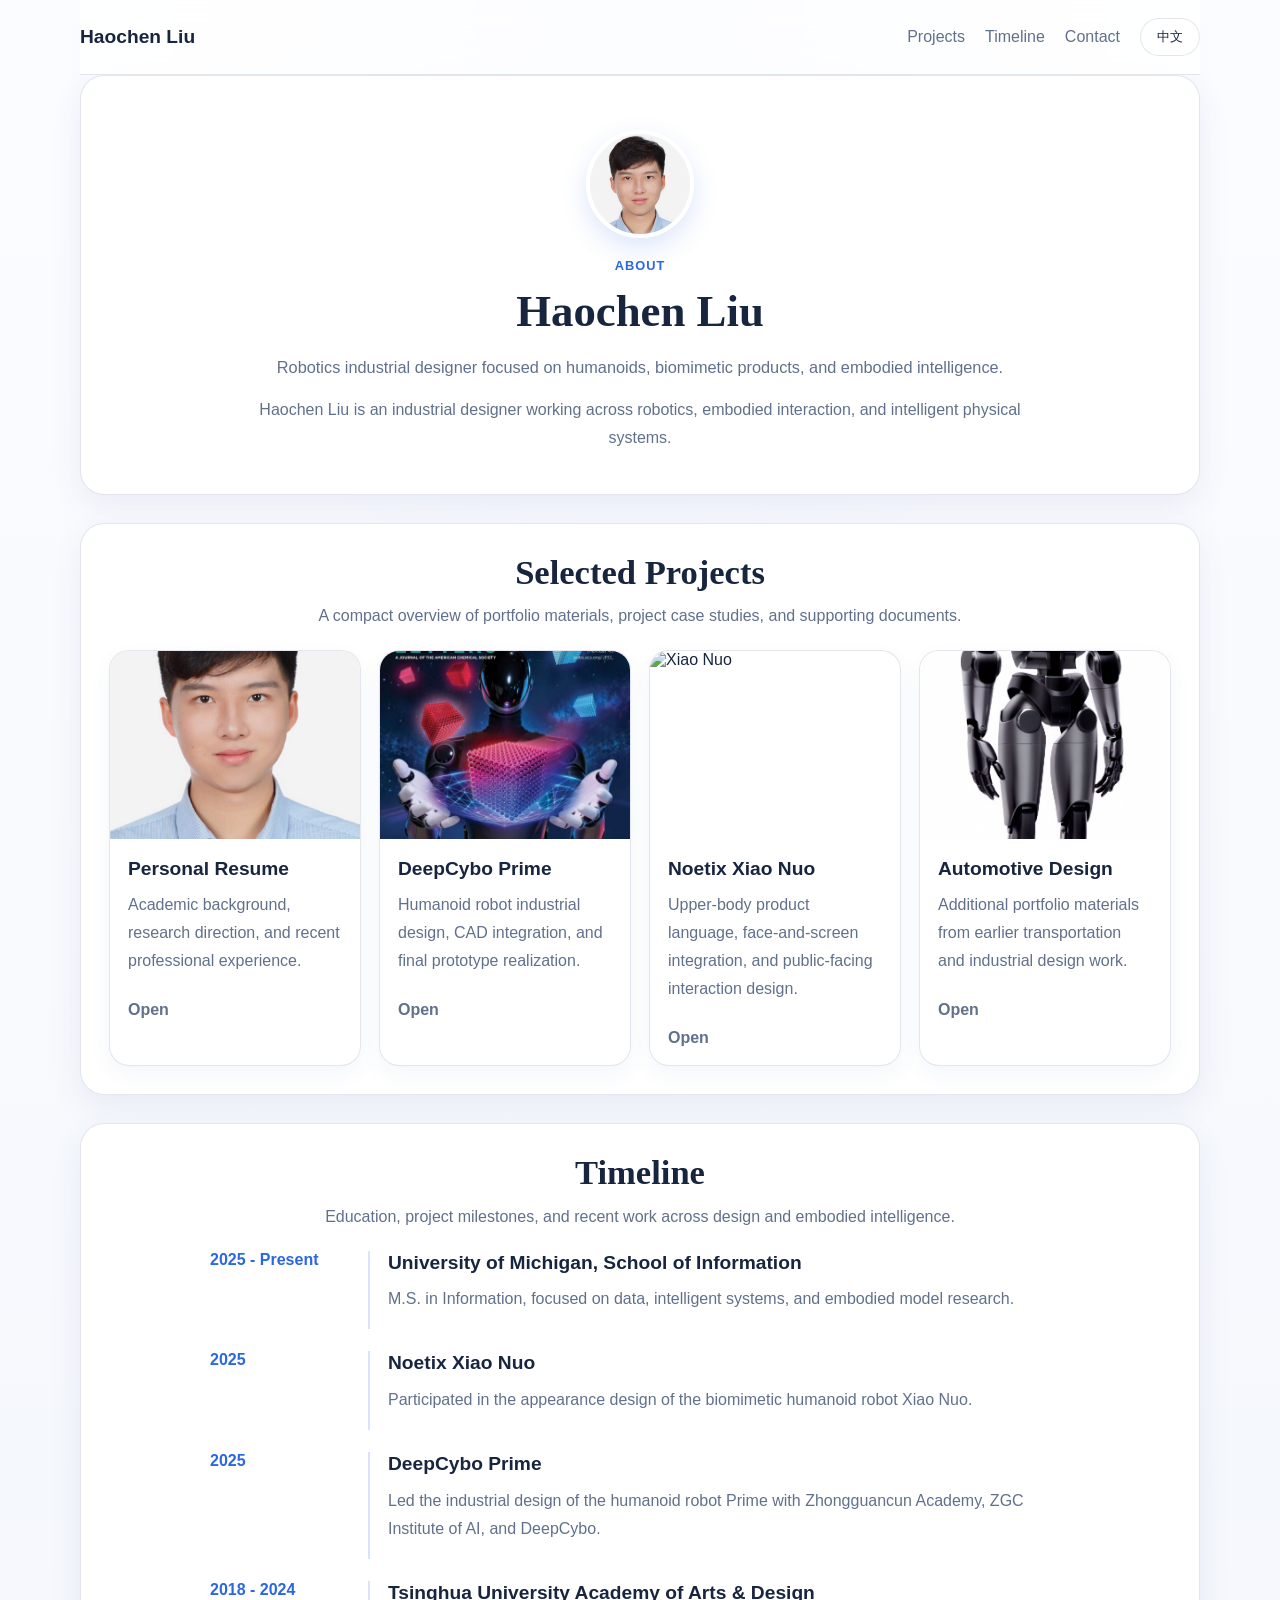
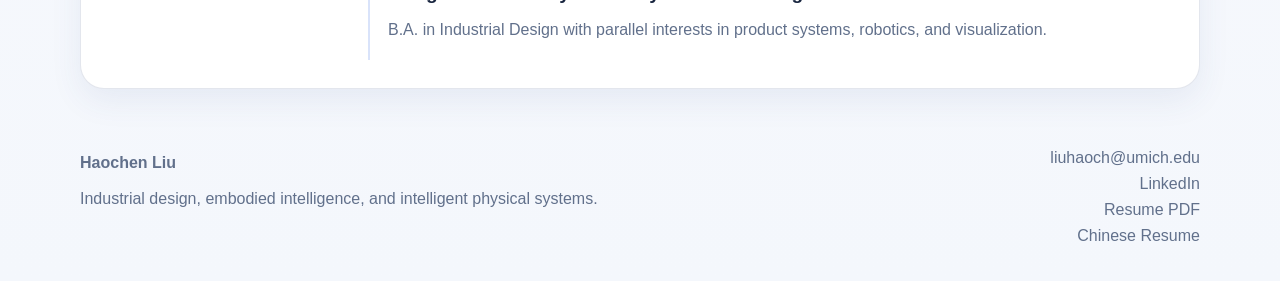
==== index.html @ 2fb6ab5e "Rebuild site as academic homepage" ====
<!doctype html>
<html lang="en">
  <head>
    <meta charset="UTF-8" />
    <meta name="viewport" content="width=device-width, initial-scale=1.0" />
    <title>Haochen Liu | Personal Website</title>
    <link rel="stylesheet" href="./styles.css" />
  </head>
  <body>
    <header class="site-shell topbar">
      <a class="brand" href="#top" data-i18n="brand_name">Haochen Liu</a>
      <nav class="nav-links">
        <a href="#projects" data-i18n="nav_projects">Projects</a>
        <a href="#timeline" data-i18n="nav_timeline">Timeline</a>
        <a href="#contact" data-i18n="nav_contact">Contact</a>
        <button type="button" id="lang-toggle" class="lang-toggle">中文</button>
      </nav>
    </header>

    <main class="site-shell page-stack">
      <section id="top" class="hero-panel">
        <figure class="hero-avatar">
          <img src="./assets/photo.JPG" alt="Portrait of Haochen Liu" />
        </figure>
        <p class="eyebrow" data-i18n="hero_eyebrow">About</p>
        <h1 data-i18n="hero_title">Haochen Liu</h1>
        <p class="hero-subtitle" data-i18n="hero_subtitle">
          Robotics industrial designer focused on humanoids, biomimetic products, and embodied intelligence.
        </p>
        <p class="hero-lede" data-i18n="hero_lede">
          Haochen Liu is an industrial designer working across robotics, embodied interaction, and intelligent physical systems.
        </p>
      </section>

      <section id="projects" class="content-section">
        <div class="section-header">
          <h2 data-i18n="projects_title">Selected Projects</h2>
          <p data-i18n="projects_body">
            A compact overview of portfolio materials, project case studies, and supporting documents.
          </p>
        </div>
        <div class="project-card-grid">
          <article class="project-card">
            <img src="./assets/photo.JPG" alt="Portrait thumbnail" />
            <div class="project-card-body">
              <h3 data-i18n="card_resume_title">Personal Resume</h3>
              <p data-i18n="card_resume_body">
                Academic background, research direction, and recent professional experience.
              </p>
              <a id="resume-link" class="card-link" href="./assets/resume_haochen_liu.pdf" data-i18n="card_link_label">Open</a>
            </div>
          </article>
          <article class="project-card">
            <img src="./assets/deepcybo-live/JPCL.jpg" alt="DeepCybo Prime" />
            <div class="project-card-body">
              <h3 data-i18n="card_deepcybo_title">DeepCybo Prime</h3>
              <p data-i18n="card_deepcybo_body">
                Humanoid robot industrial design, CAD integration, and final prototype realization.
              </p>
              <a class="card-link" href="./deepcybo.html" data-i18n="card_link_label">Open</a>
            </div>
          </article>
          <article class="project-card">
            <img src="./assets/noetix/MEITU_20250514_212143991.jpg" alt="Xiao Nuo" />
            <div class="project-card-body">
              <h3 data-i18n="card_noetix_title">Noetix Xiao Nuo</h3>
              <p data-i18n="card_noetix_body">
                Upper-body product language, face-and-screen integration, and public-facing interaction design.
              </p>
              <a class="card-link" href="./noetix.html" data-i18n="card_link_label">Open</a>
            </div>
          </article>
          <article class="project-card">
            <img src="./assets/deepcybo/初期概念设计/IMG_1634.PNG" alt="Automotive design portfolio" />
            <div class="project-card-body">
              <h3 data-i18n="card_auto_title">Automotive Design</h3>
              <p data-i18n="card_auto_body">
                Additional portfolio materials from earlier transportation and industrial design work.
              </p>
              <a class="card-link" href="./assets/portfolio-Haochen%20Liu.pdf" data-i18n="card_link_label">Open</a>
            </div>
          </article>
        </div>
      </section>

      <section id="timeline" class="content-section">
        <div class="section-header">
          <h2 data-i18n="timeline_title">Timeline</h2>
          <p data-i18n="timeline_body">
            Education, project milestones, and recent work across design and embodied intelligence.
          </p>
        </div>
        <div class="timeline-list">
          <article class="timeline-item">
            <div class="timeline-date" data-i18n="timeline_1_date">2025 - Present</div>
            <div class="timeline-content">
              <h3 data-i18n="timeline_1_title">University of Michigan, School of Information</h3>
              <p data-i18n="timeline_1_body">
                M.S. in Information, focused on data, intelligent systems, and embodied model research.
              </p>
            </div>
          </article>
          <article class="timeline-item">
            <div class="timeline-date" data-i18n="timeline_2_date">2025</div>
            <div class="timeline-content">
              <h3 data-i18n="timeline_2_title">Noetix Xiao Nuo</h3>
              <p data-i18n="timeline_2_body">
                Participated in the appearance design of the biomimetic humanoid robot Xiao Nuo.
              </p>
            </div>
          </article>
          <article class="timeline-item">
            <div class="timeline-date" data-i18n="timeline_3_date">2025</div>
            <div class="timeline-content">
              <h3 data-i18n="timeline_3_title">DeepCybo Prime</h3>
              <p data-i18n="timeline_3_body">
                Led the industrial design of the humanoid robot Prime with Zhongguancun Academy, ZGC Institute of AI, and DeepCybo.
              </p>
            </div>
          </article>
          <article class="timeline-item">
            <div class="timeline-date" data-i18n="timeline_4_date">2018 - 2024</div>
            <div class="timeline-content">
              <h3 data-i18n="timeline_4_title">Tsinghua University Academy of Arts & Design</h3>
              <p data-i18n="timeline_4_body">
                B.A. in Industrial Design with parallel interests in product systems, robotics, and visualization.
              </p>
            </div>
          </article>
        </div>
      </section>
    </main>

    <footer id="contact" class="site-shell footer">
      <div>
        <p class="footer-title" data-i18n="footer_title">Haochen Liu</p>
        <p data-i18n="footer_body">Industrial design, embodied intelligence, and intelligent physical systems.</p>
      </div>
      <div class="footer-links">
        <a href="mailto:liuhaoch@umich.edu">liuhaoch@umich.edu</a>
        <a href="https://www.linkedin.com/in/haochen-liu">LinkedIn</a>
        <a href="./assets/resume_haochen_liu.pdf" data-i18n="footer_resume">Resume PDF</a>
        <a href="./resume-cn.html" data-i18n="footer_resume_cn">Chinese Resume</a>
      </div>
    </footer>

    <script>
      let currentLang = "en";

      const translations = {
        en: {
          page_title: "Haochen Liu | Personal Website",
          brand_name: "Haochen Liu",
          nav_projects: "Projects",
          nav_timeline: "Timeline",
          nav_contact: "Contact",
          hero_eyebrow: "About",
          hero_title: "Haochen Liu",
          hero_subtitle: "Robotics industrial designer focused on humanoids, biomimetic products, and embodied intelligence.",
          hero_lede:
            "Haochen Liu is an industrial designer working across robotics, embodied interaction, and intelligent physical systems.",
          projects_title: "Selected Projects",
          projects_body:
            "A compact overview of portfolio materials, project case studies, and supporting documents.",
          card_resume_title: "Personal Resume",
          card_resume_body:
            "Academic background, research direction, and recent professional experience.",
          card_deepcybo_title: "DeepCybo Prime",
          card_deepcybo_body:
            "Humanoid robot industrial design, CAD integration, and final prototype realization.",
          card_noetix_title: "Noetix Xiao Nuo",
          card_noetix_body:
            "Upper-body product language, face-and-screen integration, and public-facing interaction design.",
          card_auto_title: "Automotive Design",
          card_auto_body:
            "Additional portfolio materials from earlier transportation and industrial design work.",
          card_link_label: "Open",
          timeline_title: "Timeline",
          timeline_body:
            "Education, project milestones, and recent work across design and embodied intelligence.",
          timeline_1_date: "2025 - Present",
          timeline_1_title: "University of Michigan, School of Information",
          timeline_1_body:
            "M.S. in Information, focused on data, intelligent systems, and embodied model research.",
          timeline_2_date: "2025",
          timeline_2_title: "Noetix Xiao Nuo",
          timeline_2_body:
            "Participated in the appearance design of the biomimetic humanoid robot Xiao Nuo.",
          timeline_3_date: "2025",
          timeline_3_title: "DeepCybo Prime",
          timeline_3_body:
            "Led the industrial design of the humanoid robot Prime with Zhongguancun Academy, ZGC Institute of AI, and DeepCybo.",
          timeline_4_date: "2018 - 2024",
          timeline_4_title: "Tsinghua University Academy of Arts & Design",
          timeline_4_body:
            "B.A. in Industrial Design with parallel interests in product systems, robotics, and visualization.",
          footer_title: "Haochen Liu",
          footer_body: "Industrial design, embodied intelligence, and intelligent physical systems.",
          footer_resume: "Resume PDF",
          footer_resume_cn: "Chinese Resume"
        },
        zh: {
          page_title: "刘浩辰 | 个人网站",
          brand_name: "刘浩辰",
          nav_projects: "个人项目",
          nav_timeline: "时间线",
          nav_contact: "联系方式",
          hero_eyebrow: "关于我",
          hero_title: "刘浩辰",
          hero_subtitle: "研究领域：汽车设计、人形机器人工业设计、具身智能算法",
          hero_lede:
            "刘浩辰，清华大学美术学院工业设计系 24 级毕业生，现就读于密歇根大学安娜堡分校信息学院。前汽车设计师，曾在 2025 年参与了松延动力仿生人形机器人小诺的外观设计，主导了中关村学院*中关村人工智能研究院、深度机智的人形机器人 Prime 的工业设计，目前专注于具身大模型空间感知能力增强的研究。",
          projects_title: "个人项目",
          projects_body:
            "以卡片形式整理个人简历、项目案例与补充作品集材料。",
          card_resume_title: "个人简历",
          card_resume_body:
            "教育背景、研究方向以及近期的设计与项目经历。",
          card_deepcybo_title: "深度机智 Prime",
          card_deepcybo_body:
            "人形机器人工业设计、CAD 整合与最终原型实现。",
          card_noetix_title: "松延动力小诺",
          card_noetix_body:
            "上半身产品语言、面部与屏幕整合，以及面向公众交互的表达设计。",
          card_auto_title: "汽车设计",
          card_auto_body:
            "更早期的交通工具与工业设计相关作品材料。",
          card_link_label: "查看详情",
          timeline_title: "时间线",
          timeline_body:
            "梳理教育经历、项目节点以及近年的设计与具身智能相关工作。",
          timeline_1_date: "2025 - 至今",
          timeline_1_title: "密歇根大学信息学院",
          timeline_1_body:
            "攻读信息学硕士，关注数据、智能系统与具身模型研究。",
          timeline_2_date: "2025",
          timeline_2_title: "松延动力小诺",
          timeline_2_body:
            "参与仿生人形机器人小诺的外观设计。",
          timeline_3_date: "2025",
          timeline_3_title: "深度机智 Prime",
          timeline_3_body:
            "主导中关村学院、中关村人工智能研究院与深度机智合作项目 Prime 的工业设计。",
          timeline_4_date: "2018 - 2024",
          timeline_4_title: "清华大学美术学院",
          timeline_4_body:
            "工业设计方向学习，持续关注产品系统、机器人与视觉表达。",
          footer_title: "刘浩辰",
          footer_body: "工业设计、具身智能与智能实体系统。",
          footer_resume: "英文简历",
          footer_resume_cn: "中文简历"
        }
      };

      function t(key) {
        return translations[currentLang][key] || translations.en[key] || "";
      }

      function applyTranslations() {
        document.title = t("page_title");
        document.documentElement.lang = currentLang === "zh" ? "zh-CN" : "en";
        document.querySelectorAll("[data-i18n]").forEach((node) => {
          node.textContent = t(node.dataset.i18n);
        });
        document.getElementById("lang-toggle").textContent = currentLang === "en" ? "中文" : "English";
        document.getElementById("resume-link").href =
          currentLang === "zh" ? "./resume-cn.html" : "./assets/resume_haochen_liu.pdf";
      }

      document.getElementById("lang-toggle").addEventListener("click", () => {
        currentLang = currentLang === "en" ? "zh" : "en";
        applyTranslations();
      });

      applyTranslations();
    </script>
  </body>
</html>
---- styles.css ----
:root {
  --bg: #f7f9fd;
  --panel: #ffffff;
  --panel-soft: #f8fbff;
  --line: rgba(31, 55, 110, 0.12);
  --line-strong: rgba(31, 55, 110, 0.2);
  --text: #18253f;
  --muted: #61708b;
  --accent: #2b66e3;
  --shadow: 0 12px 32px rgba(46, 78, 140, 0.08);
}

* {
  box-sizing: border-box;
}

html {
  scroll-behavior: smooth;
}

body {
  margin: 0;
  color: var(--text);
  font-family: "Segoe UI", "Helvetica Neue", Arial, sans-serif;
  background:
    radial-gradient(circle at top, rgba(43, 102, 227, 0.08), transparent 30%),
    linear-gradient(180deg, #fbfcff 0%, #f4f7fc 100%);
}

a {
  color: inherit;
}

img,
video {
  width: 100%;
  display: block;
}

.site-shell {
  width: min(1120px, calc(100% - 40px));
  margin: 0 auto;
}

.page-stack {
  display: grid;
  gap: 28px;
  padding-bottom: 40px;
}

.topbar {
  display: flex;
  justify-content: space-between;
  align-items: center;
  gap: 20px;
  padding: 18px 0;
  border-bottom: 1px solid var(--line);
  background: rgba(255, 255, 255, 0.84);
  backdrop-filter: blur(12px);
}

.brand {
  text-decoration: none;
  font-size: 1.2rem;
  font-weight: 700;
  color: var(--text);
}

.nav-links {
  display: flex;
  flex-wrap: wrap;
  gap: 20px;
  align-items: center;
}

.nav-links a,
.footer-links a,
.card-link {
  text-decoration: none;
  color: var(--muted);
}

.nav-links a:hover,
.footer-links a:hover,
.card-link:hover {
  color: var(--accent);
}

.lang-toggle {
  min-height: 38px;
  padding: 0 16px;
  border: 1px solid var(--line);
  border-radius: 999px;
  background: #fff;
  color: var(--text);
  cursor: pointer;
}

.hero-panel,
.content-section,
.detail-hero {
  background: var(--panel);
  border: 1px solid var(--line);
  border-radius: 24px;
  box-shadow: var(--shadow);
}

.hero-panel {
  display: grid;
  justify-items: center;
  text-align: center;
  gap: 14px;
  padding: 54px 24px 42px;
}

.hero-avatar {
  width: 108px;
  margin: 0 0 6px;
  border-radius: 50%;
  overflow: hidden;
  border: 4px solid #fff;
  box-shadow: 0 10px 26px rgba(43, 102, 227, 0.16);
}

.hero-avatar img {
  aspect-ratio: 1 / 1;
  object-fit: cover;
  object-position: center 18%;
}

.eyebrow {
  margin: 0;
  color: var(--accent);
  font-size: 0.8rem;
  font-weight: 700;
  letter-spacing: 0.08em;
  text-transform: uppercase;
}

h1,
h2,
h3,
p,
figure {
  margin-top: 0;
}

h1 {
  margin-bottom: 4px;
  font-family: "Georgia", "Times New Roman", serif;
  font-size: clamp(2rem, 4vw, 2.8rem);
  line-height: 1.08;
  font-weight: 700;
}

h2 {
  margin-bottom: 10px;
  font-size: clamp(1.8rem, 2.7vw, 2.4rem);
  line-height: 1.16;
  font-family: "Georgia", "Times New Roman", serif;
}

h3 {
  margin-bottom: 10px;
  font-size: 1.2rem;
  line-height: 1.3;
}

.hero-subtitle,
.hero-lede,
.section-header p,
.project-card p,
.timeline-content p,
.footer p,
.company-card p {
  color: var(--muted);
  line-height: 1.75;
}

.hero-subtitle {
  margin: 0;
  max-width: 46rem;
  font-size: 1.02rem;
}

.hero-lede {
  margin: 0;
  max-width: 50rem;
  font-size: 1rem;
}

.content-section,
.detail-hero {
  padding: 28px;
}

.section-header {
  text-align: center;
  margin-bottom: 20px;
}

.project-card-grid {
  display: grid;
  grid-template-columns: repeat(4, minmax(0, 1fr));
  gap: 18px;
}

.compact-grid {
  grid-template-columns: repeat(2, minmax(0, 1fr));
}

.project-card {
  border: 1px solid var(--line);
  border-radius: 20px;
  overflow: hidden;
  background: #fff;
  box-shadow: 0 8px 22px rgba(46, 78, 140, 0.05);
}

.project-card img {
  aspect-ratio: 4 / 3;
  object-fit: cover;
}

.project-card-body {
  padding: 18px;
}

.text-card {
  background: var(--panel-soft);
}

.text-card .project-card-body {
  min-height: 100%;
}

.card-link {
  display: inline-flex;
  margin-top: 10px;
  font-weight: 600;
}

.timeline-list {
  display: grid;
  gap: 22px;
  max-width: 860px;
  margin: 0 auto;
}

.timeline-item {
  display: grid;
  grid-template-columns: 140px 1fr;
  gap: 18px;
  align-items: start;
}

.timeline-date {
  color: var(--accent);
  font-weight: 700;
}

.timeline-content {
  padding-left: 18px;
  border-left: 2px solid rgba(43, 102, 227, 0.18);
}

.detail-page {
  padding-top: 18px;
}

.detail-hero {
  text-align: center;
}

.company-card {
  border: 1px solid var(--line);
  border-radius: 18px;
  background: var(--panel-soft);
  padding: 22px;
}

.footer {
  display: flex;
  justify-content: space-between;
  gap: 24px;
  padding: 20px 0 36px;
}

.footer-title {
  margin-bottom: 8px;
  font-weight: 700;
}

.footer-links {
  display: flex;
  flex-direction: column;
  gap: 8px;
  align-items: flex-end;
}

@media (max-width: 980px) {
  .project-card-grid {
    grid-template-columns: repeat(2, minmax(0, 1fr));
  }
}

@media (max-width: 720px) {
  .site-shell {
    width: min(100% - 20px, 1120px);
  }

  .topbar,
  .footer {
    flex-direction: column;
    align-items: flex-start;
  }

  .footer-links {
    align-items: flex-start;
  }

  .project-card-grid,
  .compact-grid,
  .timeline-item {
    grid-template-columns: 1fr;
  }

  .timeline-content {
    padding-left: 0;
    border-left: 0;
  }
}
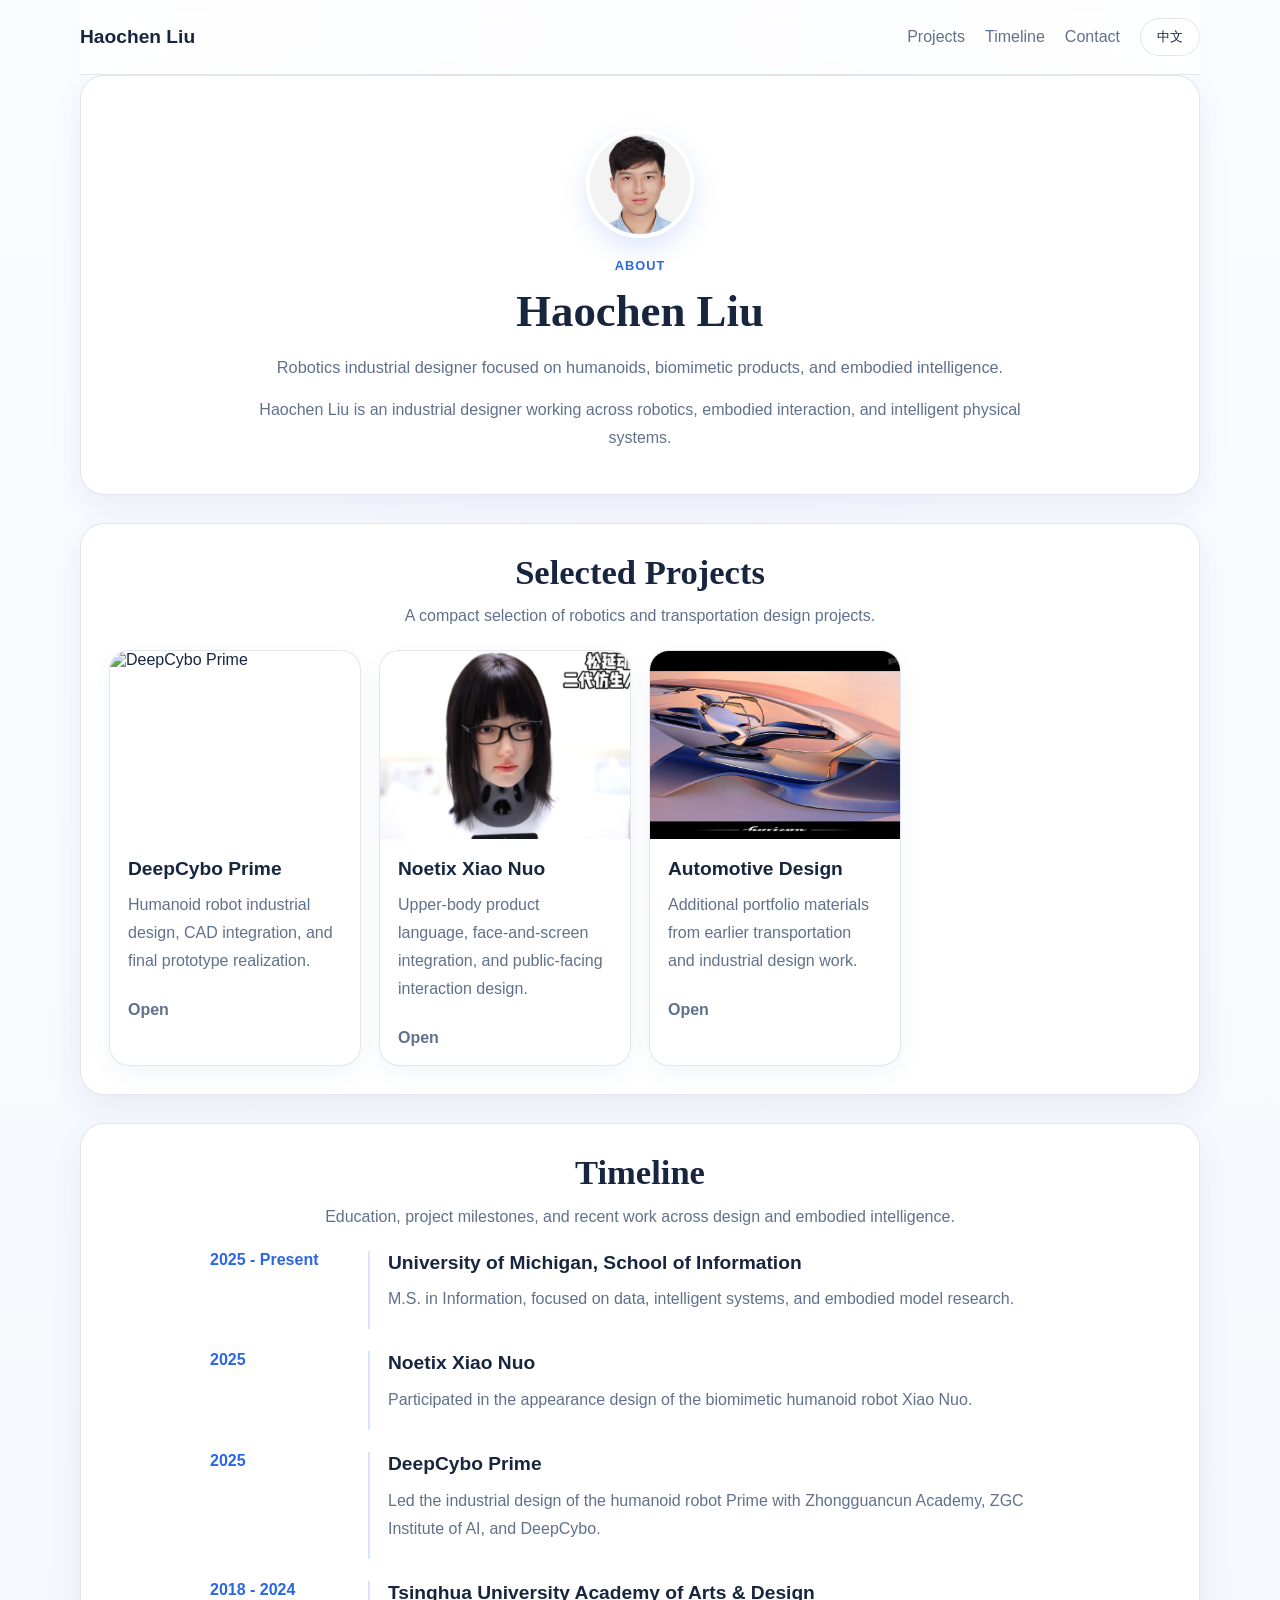
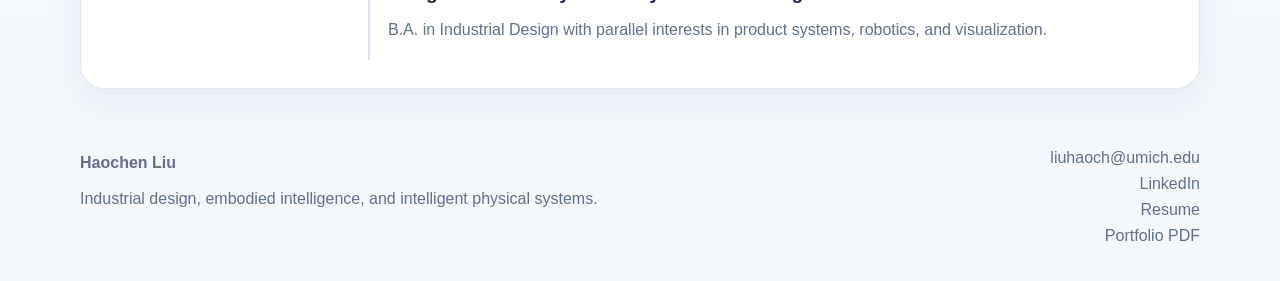
==== commit 667e2eb4: "Refine project cards and cover images" ====
--- a/index.html
+++ b/index.html
@@ -36,22 +36,12 @@
         <div class="section-header">
           <h2 data-i18n="projects_title">Selected Projects</h2>
           <p data-i18n="projects_body">
-            A compact overview of portfolio materials, project case studies, and supporting documents.
+            A compact selection of robotics and transportation design projects.
           </p>
         </div>
         <div class="project-card-grid">
           <article class="project-card">
-            <img src="./assets/photo.JPG" alt="Portrait thumbnail" />
-            <div class="project-card-body">
-              <h3 data-i18n="card_resume_title">Personal Resume</h3>
-              <p data-i18n="card_resume_body">
-                Academic background, research direction, and recent professional experience.
-              </p>
-              <a id="resume-link" class="card-link" href="./assets/resume_haochen_liu.pdf" data-i18n="card_link_label">Open</a>
-            </div>
-          </article>
-          <article class="project-card">
-            <img src="./assets/deepcybo-live/JPCL.jpg" alt="DeepCybo Prime" />
+            <img src="./assets/deepcybo-live/21f5f415ac7cda9c53f394b8d2d33e91.JPG" alt="DeepCybo Prime" />
             <div class="project-card-body">
               <h3 data-i18n="card_deepcybo_title">DeepCybo Prime</h3>
               <p data-i18n="card_deepcybo_body">
@@ -61,7 +51,7 @@
             </div>
           </article>
           <article class="project-card">
-            <img src="./assets/noetix/MEITU_20250514_212143991.jpg" alt="Xiao Nuo" />
+            <img src="./assets/noetix/2fa78555b42a671.png" alt="Xiao Nuo" />
             <div class="project-card-body">
               <h3 data-i18n="card_noetix_title">Noetix Xiao Nuo</h3>
               <p data-i18n="card_noetix_body">
@@ -71,7 +61,7 @@
             </div>
           </article>
           <article class="project-card">
-            <img src="./assets/deepcybo/初期概念设计/IMG_1634.PNG" alt="Automotive design portfolio" />
+            <img src="./assets/auto-page-17.jpg" alt="Automotive design portfolio" />
             <div class="project-card-body">
               <h3 data-i18n="card_auto_title">Automotive Design</h3>
               <p data-i18n="card_auto_body">
@@ -139,8 +129,8 @@
       <div class="footer-links">
         <a href="mailto:liuhaoch@umich.edu">liuhaoch@umich.edu</a>
         <a href="https://www.linkedin.com/in/haochen-liu">LinkedIn</a>
-        <a href="./assets/resume_haochen_liu.pdf" data-i18n="footer_resume">Resume PDF</a>
-        <a href="./resume-cn.html" data-i18n="footer_resume_cn">Chinese Resume</a>
+        <a id="footer-resume-link" href="./assets/resume_haochen_liu.pdf" data-i18n="footer_resume">Resume PDF</a>
+        <a href="./assets/portfolio-Haochen%20Liu.pdf" data-i18n="footer_portfolio">Portfolio PDF</a>
       </div>
     </footer>
 
@@ -161,10 +151,7 @@
             "Haochen Liu is an industrial designer working across robotics, embodied interaction, and intelligent physical systems.",
           projects_title: "Selected Projects",
           projects_body:
-            "A compact overview of portfolio materials, project case studies, and supporting documents.",
-          card_resume_title: "Personal Resume",
-          card_resume_body:
-            "Academic background, research direction, and recent professional experience.",
+            "A compact selection of robotics and transportation design projects.",
           card_deepcybo_title: "DeepCybo Prime",
           card_deepcybo_body:
             "Humanoid robot industrial design, CAD integration, and final prototype realization.",
@@ -196,8 +183,8 @@
             "B.A. in Industrial Design with parallel interests in product systems, robotics, and visualization.",
           footer_title: "Haochen Liu",
           footer_body: "Industrial design, embodied intelligence, and intelligent physical systems.",
-          footer_resume: "Resume PDF",
-          footer_resume_cn: "Chinese Resume"
+          footer_resume: "Resume",
+          footer_portfolio: "Portfolio PDF"
         },
         zh: {
           page_title: "刘浩辰 | 个人网站",
@@ -212,10 +199,7 @@
             "刘浩辰，清华大学美术学院工业设计系 24 级毕业生，现就读于密歇根大学安娜堡分校信息学院。前汽车设计师，曾在 2025 年参与了松延动力仿生人形机器人小诺的外观设计，主导了中关村学院*中关村人工智能研究院、深度机智的人形机器人 Prime 的工业设计，目前专注于具身大模型空间感知能力增强的研究。",
           projects_title: "个人项目",
           projects_body:
-            "以卡片形式整理个人简历、项目案例与补充作品集材料。",
-          card_resume_title: "个人简历",
-          card_resume_body:
-            "教育背景、研究方向以及近期的设计与项目经历。",
+            "以卡片形式呈现机器人与汽车设计相关的代表项目。",
           card_deepcybo_title: "深度机智 Prime",
           card_deepcybo_body:
             "人形机器人工业设计、CAD 整合与最终原型实现。",
@@ -247,8 +231,8 @@
             "工业设计方向学习，持续关注产品系统、机器人与视觉表达。",
           footer_title: "刘浩辰",
           footer_body: "工业设计、具身智能与智能实体系统。",
-          footer_resume: "英文简历",
-          footer_resume_cn: "中文简历"
+          footer_resume: "个人简历",
+          footer_portfolio: "作品集 PDF"
         }
       };
 
@@ -263,7 +247,7 @@
           node.textContent = t(node.dataset.i18n);
         });
         document.getElementById("lang-toggle").textContent = currentLang === "en" ? "中文" : "English";
-        document.getElementById("resume-link").href =
+        document.getElementById("footer-resume-link").href =
           currentLang === "zh" ? "./resume-cn.html" : "./assets/resume_haochen_liu.pdf";
       }
 
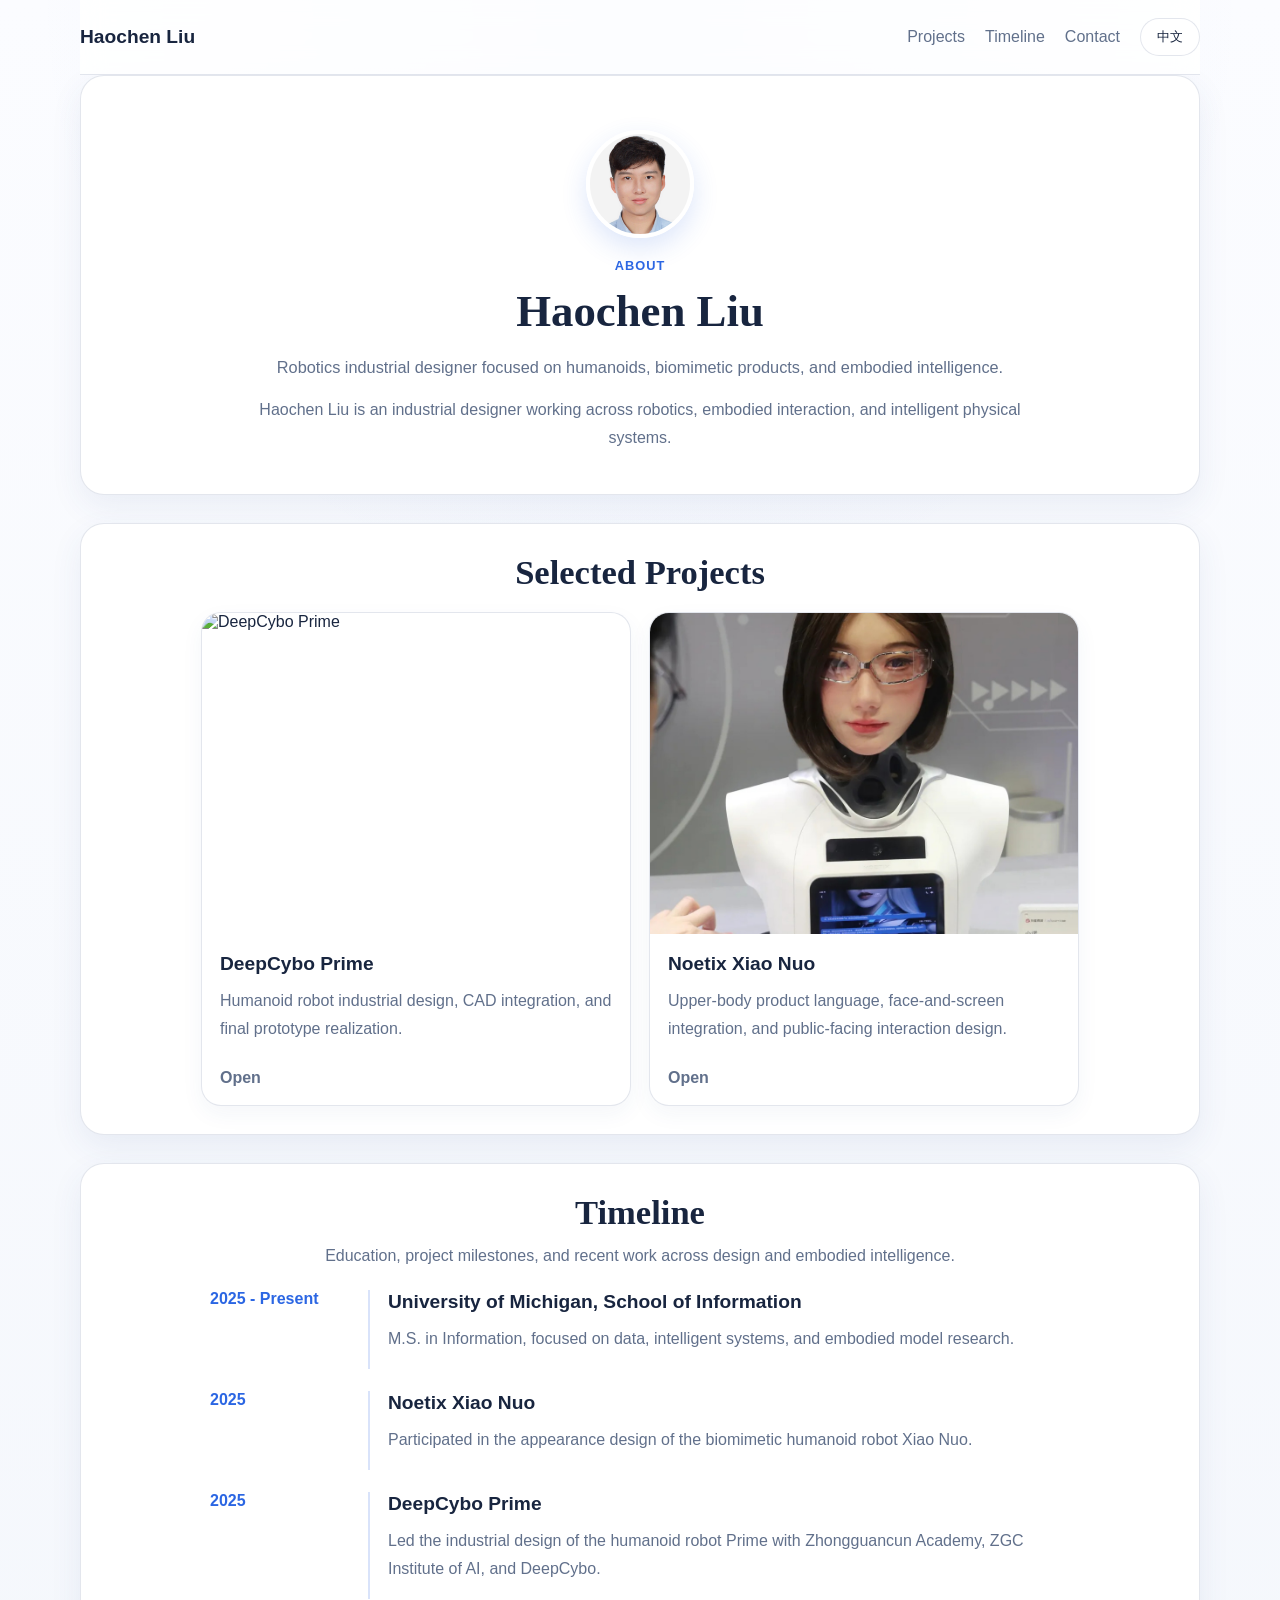
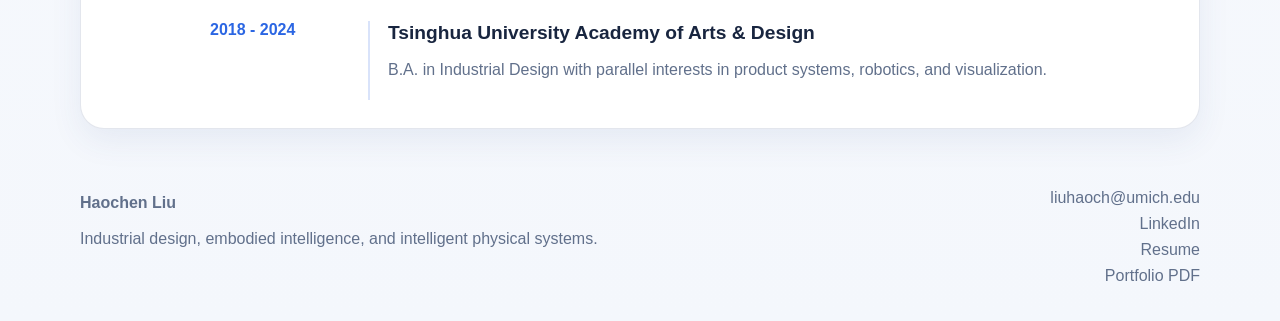
==== commit 7ee4a90b: "Refine project cards and resume links" ====
--- a/index.html
+++ b/index.html
@@ -35,11 +35,8 @@
       <section id="projects" class="content-section">
         <div class="section-header">
           <h2 data-i18n="projects_title">Selected Projects</h2>
-          <p data-i18n="projects_body">
-            A compact selection of robotics and transportation design projects.
-          </p>
-        </div>
-        <div class="project-card-grid">
+        </div>
+        <div class="project-card-grid two-card-grid">
           <article class="project-card">
             <img src="./assets/deepcybo-live/21f5f415ac7cda9c53f394b8d2d33e91.JPG" alt="DeepCybo Prime" />
             <div class="project-card-body">
@@ -51,23 +48,13 @@
             </div>
           </article>
           <article class="project-card">
-            <img src="./assets/noetix/2fa78555b42a671.png" alt="Xiao Nuo" />
+            <img src="./assets/noetix/xiaonuo-card.jpg" alt="Xiao Nuo" />
             <div class="project-card-body">
               <h3 data-i18n="card_noetix_title">Noetix Xiao Nuo</h3>
               <p data-i18n="card_noetix_body">
                 Upper-body product language, face-and-screen integration, and public-facing interaction design.
               </p>
               <a class="card-link" href="./noetix.html" data-i18n="card_link_label">Open</a>
-            </div>
-          </article>
-          <article class="project-card">
-            <img src="./assets/auto-page-17.jpg" alt="Automotive design portfolio" />
-            <div class="project-card-body">
-              <h3 data-i18n="card_auto_title">Automotive Design</h3>
-              <p data-i18n="card_auto_body">
-                Additional portfolio materials from earlier transportation and industrial design work.
-              </p>
-              <a class="card-link" href="./assets/portfolio-Haochen%20Liu.pdf" data-i18n="card_link_label">Open</a>
             </div>
           </article>
         </div>
@@ -150,17 +137,12 @@
           hero_lede:
             "Haochen Liu is an industrial designer working across robotics, embodied interaction, and intelligent physical systems.",
           projects_title: "Selected Projects",
-          projects_body:
-            "A compact selection of robotics and transportation design projects.",
           card_deepcybo_title: "DeepCybo Prime",
           card_deepcybo_body:
             "Humanoid robot industrial design, CAD integration, and final prototype realization.",
           card_noetix_title: "Noetix Xiao Nuo",
           card_noetix_body:
             "Upper-body product language, face-and-screen integration, and public-facing interaction design.",
-          card_auto_title: "Automotive Design",
-          card_auto_body:
-            "Additional portfolio materials from earlier transportation and industrial design work.",
           card_link_label: "Open",
           timeline_title: "Timeline",
           timeline_body:
@@ -198,17 +180,12 @@
           hero_lede:
             "刘浩辰，清华大学美术学院工业设计系 24 级毕业生，现就读于密歇根大学安娜堡分校信息学院。前汽车设计师，曾在 2025 年参与了松延动力仿生人形机器人小诺的外观设计，主导了中关村学院*中关村人工智能研究院、深度机智的人形机器人 Prime 的工业设计，目前专注于具身大模型空间感知能力增强的研究。",
           projects_title: "个人项目",
-          projects_body:
-            "以卡片形式呈现机器人与汽车设计相关的代表项目。",
           card_deepcybo_title: "深度机智 Prime",
           card_deepcybo_body:
             "人形机器人工业设计、CAD 整合与最终原型实现。",
           card_noetix_title: "松延动力小诺",
           card_noetix_body:
             "上半身产品语言、面部与屏幕整合，以及面向公众交互的表达设计。",
-          card_auto_title: "汽车设计",
-          card_auto_body:
-            "更早期的交通工具与工业设计相关作品材料。",
           card_link_label: "查看详情",
           timeline_title: "时间线",
           timeline_body:
@@ -248,7 +225,7 @@
         });
         document.getElementById("lang-toggle").textContent = currentLang === "en" ? "中文" : "English";
         document.getElementById("footer-resume-link").href =
-          currentLang === "zh" ? "./resume-cn.html" : "./assets/resume_haochen_liu.pdf";
+          currentLang === "zh" ? "./assets/resume_haochen_liu_cn.pdf" : "./assets/resume_haochen_liu.pdf";
       }
 
       document.getElementById("lang-toggle").addEventListener("click", () => {
--- a/styles.css
+++ b/styles.css
@@ -201,8 +201,15 @@
 
 .project-card-grid {
   display: grid;
-  grid-template-columns: repeat(4, minmax(0, 1fr));
+  grid-template-columns: repeat(3, minmax(280px, 320px));
   gap: 18px;
+  justify-content: center;
+}
+
+.two-card-grid {
+  grid-template-columns: repeat(2, minmax(320px, 430px));
+  max-width: 900px;
+  margin: 0 auto;
 }
 
 .compact-grid {
@@ -300,7 +307,13 @@
 
 @media (max-width: 980px) {
   .project-card-grid {
-    grid-template-columns: repeat(2, minmax(0, 1fr));
+    grid-template-columns: repeat(2, minmax(260px, 320px));
+    justify-content: center;
+  }
+
+  .two-card-grid {
+    grid-template-columns: repeat(2, minmax(260px, 360px));
+    max-width: 760px;
   }
 }
 
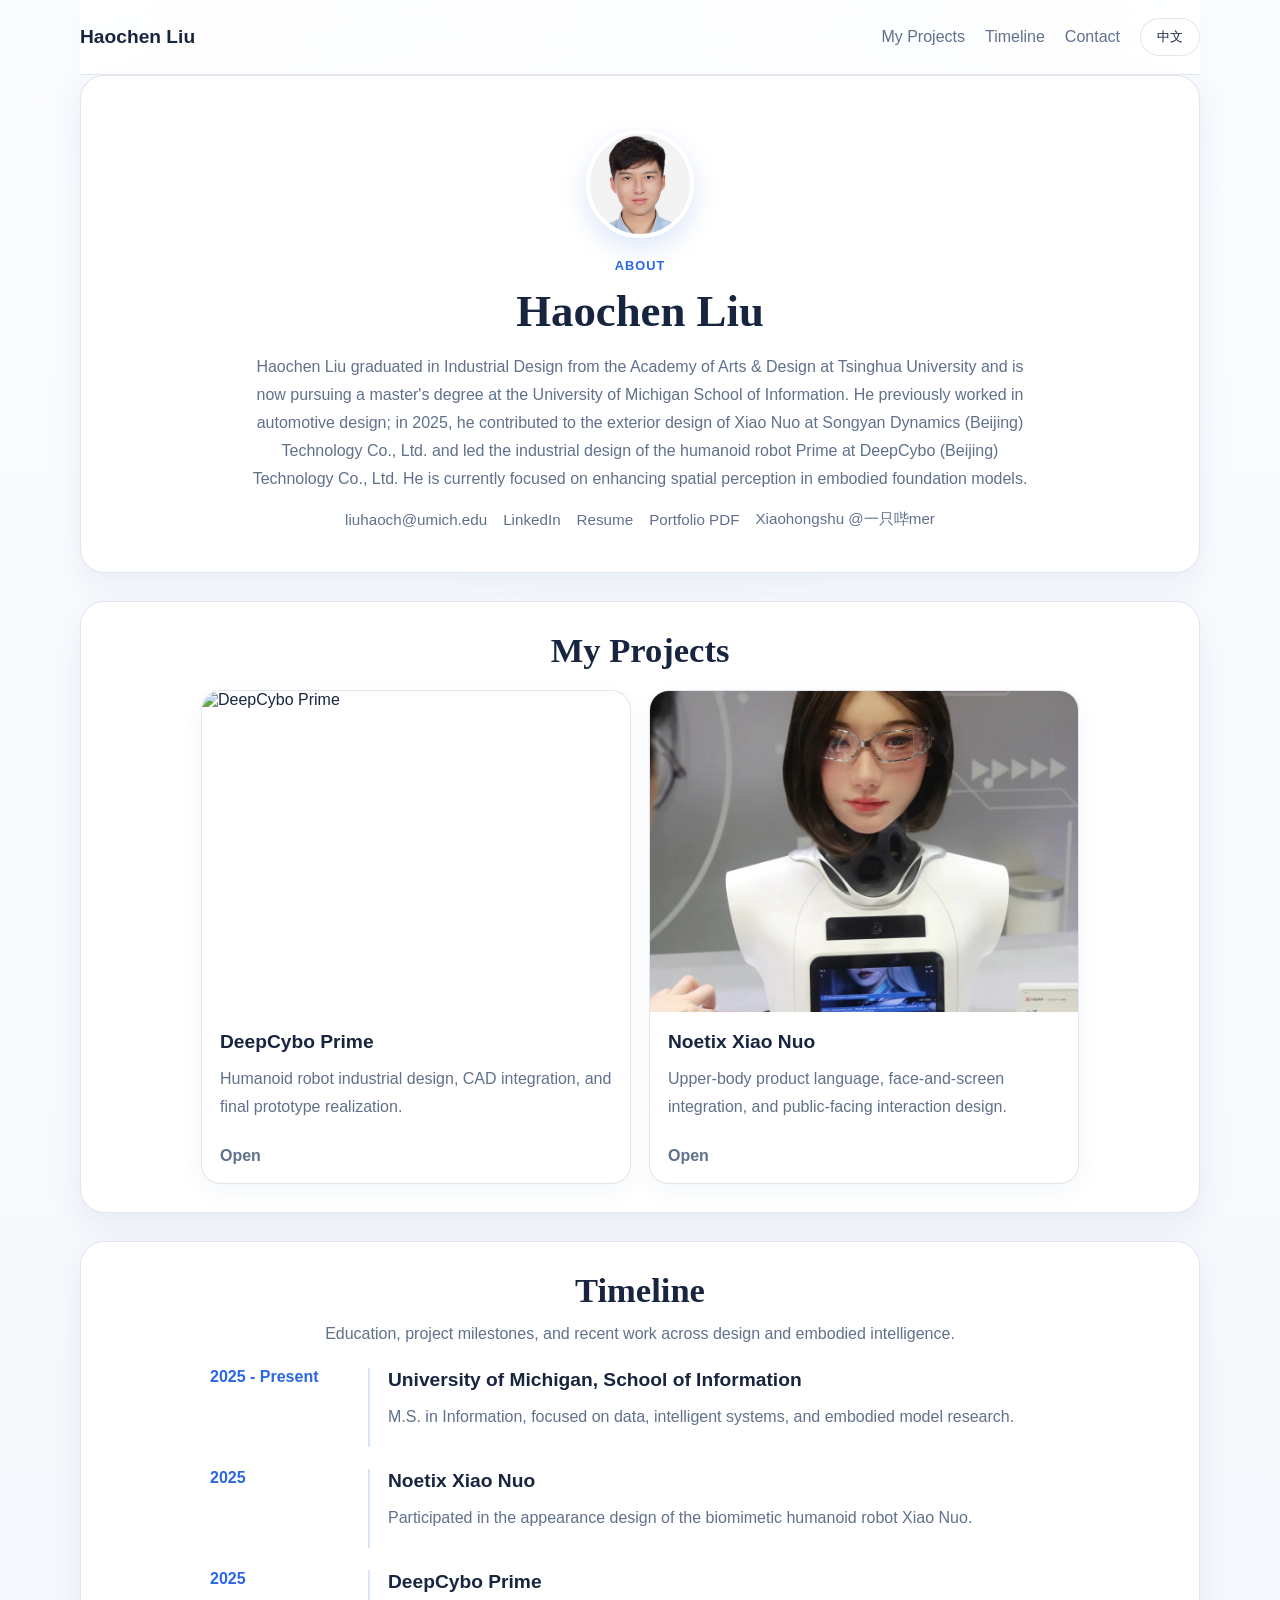
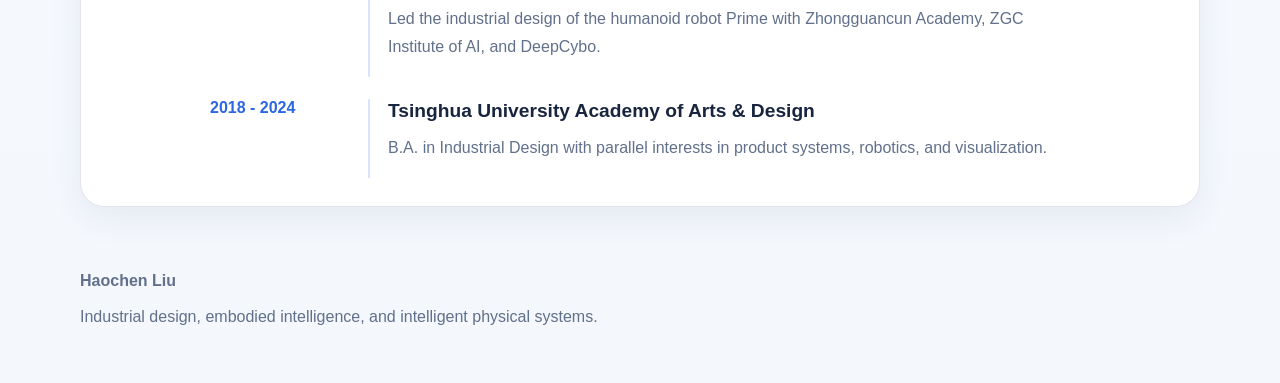
==== commit cf96c99e: "Update homepage copy and Chinese resume PDF" ====
--- a/index.html
+++ b/index.html
@@ -24,17 +24,21 @@
         </figure>
         <p class="eyebrow" data-i18n="hero_eyebrow">About</p>
         <h1 data-i18n="hero_title">Haochen Liu</h1>
-        <p class="hero-subtitle" data-i18n="hero_subtitle">
-          Robotics industrial designer focused on humanoids, biomimetic products, and embodied intelligence.
-        </p>
         <p class="hero-lede" data-i18n="hero_lede">
           Haochen Liu is an industrial designer working across robotics, embodied interaction, and intelligent physical systems.
         </p>
+        <div id="contact" class="hero-links">
+          <a href="mailto:liuhaoch@umich.edu">liuhaoch@umich.edu</a>
+          <a href="https://www.linkedin.com/in/haochen-liu">LinkedIn</a>
+          <a id="hero-resume-link" href="./assets/resume_haochen_liu.pdf" data-i18n="hero_resume">Resume</a>
+          <a href="./assets/portfolio-Haochen%20Liu.pdf" data-i18n="hero_portfolio">Portfolio PDF</a>
+          <span data-i18n="hero_xiaohongshu">Xiaohongshu @一只哔mer</span>
+        </div>
       </section>
 
       <section id="projects" class="content-section">
         <div class="section-header">
-          <h2 data-i18n="projects_title">Selected Projects</h2>
+          <h2 data-i18n="projects_title">My Projects</h2>
         </div>
         <div class="project-card-grid two-card-grid">
           <article class="project-card">
@@ -108,17 +112,11 @@
       </section>
     </main>
 
-    <footer id="contact" class="site-shell footer">
+    <footer class="site-shell footer">
       <div>
         <p class="footer-title" data-i18n="footer_title">Haochen Liu</p>
         <p data-i18n="footer_body">Industrial design, embodied intelligence, and intelligent physical systems.</p>
       </div>
-      <div class="footer-links">
-        <a href="mailto:liuhaoch@umich.edu">liuhaoch@umich.edu</a>
-        <a href="https://www.linkedin.com/in/haochen-liu">LinkedIn</a>
-        <a id="footer-resume-link" href="./assets/resume_haochen_liu.pdf" data-i18n="footer_resume">Resume PDF</a>
-        <a href="./assets/portfolio-Haochen%20Liu.pdf" data-i18n="footer_portfolio">Portfolio PDF</a>
-      </div>
     </footer>
 
     <script>
@@ -128,15 +126,17 @@
         en: {
           page_title: "Haochen Liu | Personal Website",
           brand_name: "Haochen Liu",
-          nav_projects: "Projects",
+          nav_projects: "My Projects",
           nav_timeline: "Timeline",
           nav_contact: "Contact",
           hero_eyebrow: "About",
           hero_title: "Haochen Liu",
-          hero_subtitle: "Robotics industrial designer focused on humanoids, biomimetic products, and embodied intelligence.",
           hero_lede:
-            "Haochen Liu is an industrial designer working across robotics, embodied interaction, and intelligent physical systems.",
-          projects_title: "Selected Projects",
+            "Haochen Liu graduated in Industrial Design from the Academy of Arts & Design at Tsinghua University and is now pursuing a master's degree at the University of Michigan School of Information. He previously worked in automotive design; in 2025, he contributed to the exterior design of Xiao Nuo at Songyan Dynamics (Beijing) Technology Co., Ltd. and led the industrial design of the humanoid robot Prime at DeepCybo (Beijing) Technology Co., Ltd. He is currently focused on enhancing spatial perception in embodied foundation models.",
+          hero_resume: "Resume",
+          hero_portfolio: "Portfolio PDF",
+          hero_xiaohongshu: "Xiaohongshu @一只哔mer",
+          projects_title: "My Projects",
           card_deepcybo_title: "DeepCybo Prime",
           card_deepcybo_body:
             "Humanoid robot industrial design, CAD integration, and final prototype realization.",
@@ -176,9 +176,11 @@
           nav_contact: "联系方式",
           hero_eyebrow: "关于我",
           hero_title: "刘浩辰",
-          hero_subtitle: "研究领域：汽车设计、人形机器人工业设计、具身智能算法",
           hero_lede:
-            "刘浩辰，清华大学美术学院工业设计系 24 级毕业生，现就读于密歇根大学安娜堡分校信息学院。前汽车设计师，曾在 2025 年参与了松延动力仿生人形机器人小诺的外观设计，主导了中关村学院*中关村人工智能研究院、深度机智的人形机器人 Prime 的工业设计，目前专注于具身大模型空间感知能力增强的研究。",
+            "刘浩辰，毕业于清华大学美术学院工业设计系，现就读于密歇根大学安娜堡分校信息学院。曾任汽车设计师；2025 年参与松延动力（北京）科技有限公司仿生机器人“小诺”的外观设计，并主导深度机智（北京）科技有限公司人形机器人 Prime 的工业设计。目前专注于具身大模型空间感知能力增强研究。",
+          hero_resume: "个人简历",
+          hero_portfolio: "作品集 PDF",
+          hero_xiaohongshu: "小红书 @一只哔mer",
           projects_title: "个人项目",
           card_deepcybo_title: "深度机智 Prime",
           card_deepcybo_body:
@@ -224,7 +226,7 @@
           node.textContent = t(node.dataset.i18n);
         });
         document.getElementById("lang-toggle").textContent = currentLang === "en" ? "中文" : "English";
-        document.getElementById("footer-resume-link").href =
+        document.getElementById("hero-resume-link").href =
           currentLang === "zh" ? "./assets/resume_haochen_liu_cn.pdf" : "./assets/resume_haochen_liu.pdf";
       }
 
--- a/styles.css
+++ b/styles.css
@@ -189,6 +189,28 @@
   font-size: 1rem;
 }
 
+.hero-links {
+  display: flex;
+  flex-wrap: wrap;
+  justify-content: center;
+  gap: 10px 16px;
+  margin-top: 2px;
+  font-size: 0.95rem;
+  color: var(--muted);
+}
+
+.hero-links a,
+.hero-links span {
+  display: inline-flex;
+  align-items: center;
+  gap: 6px;
+  text-decoration: none;
+}
+
+.hero-links a:hover {
+  color: var(--accent);
+}
+
 .content-section,
 .detail-hero {
   padding: 28px;
@@ -328,6 +350,10 @@
     align-items: flex-start;
   }
 
+  .hero-links {
+    justify-content: flex-start;
+  }
+
   .footer-links {
     align-items: flex-start;
   }
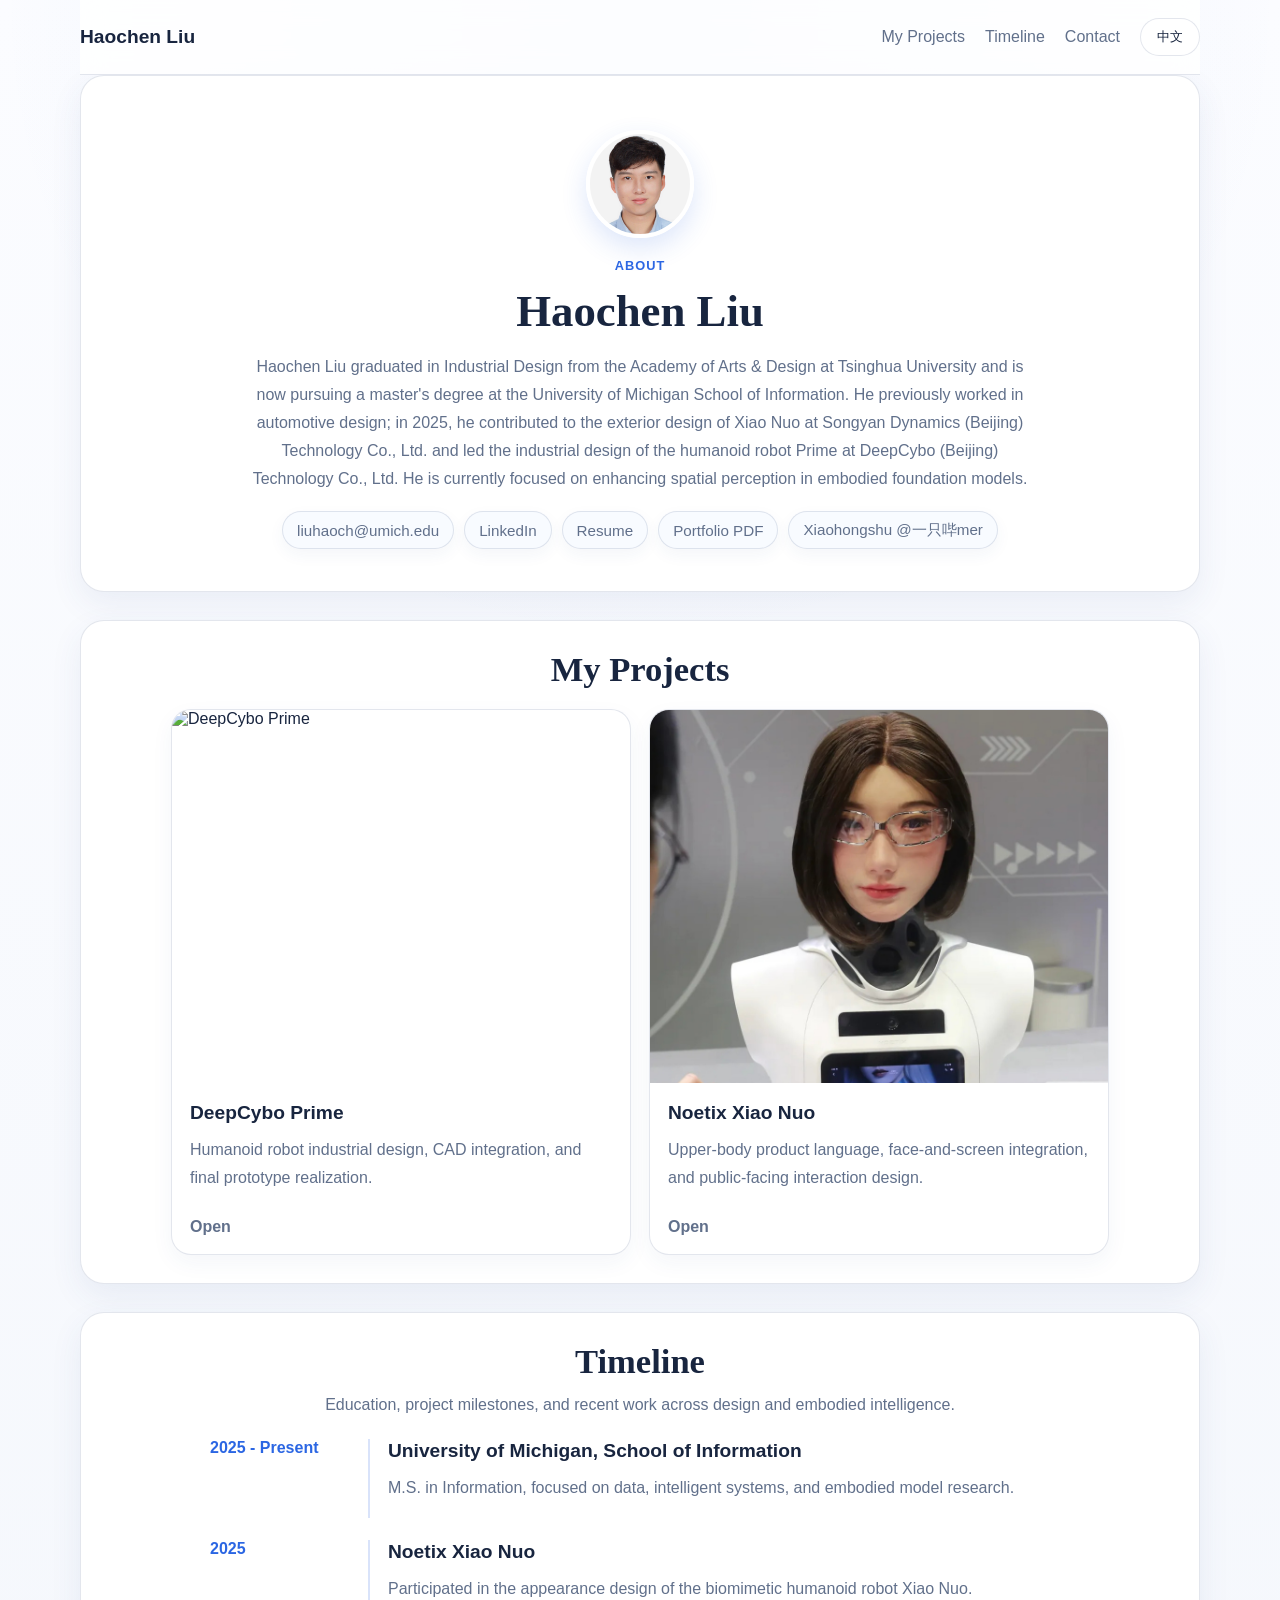
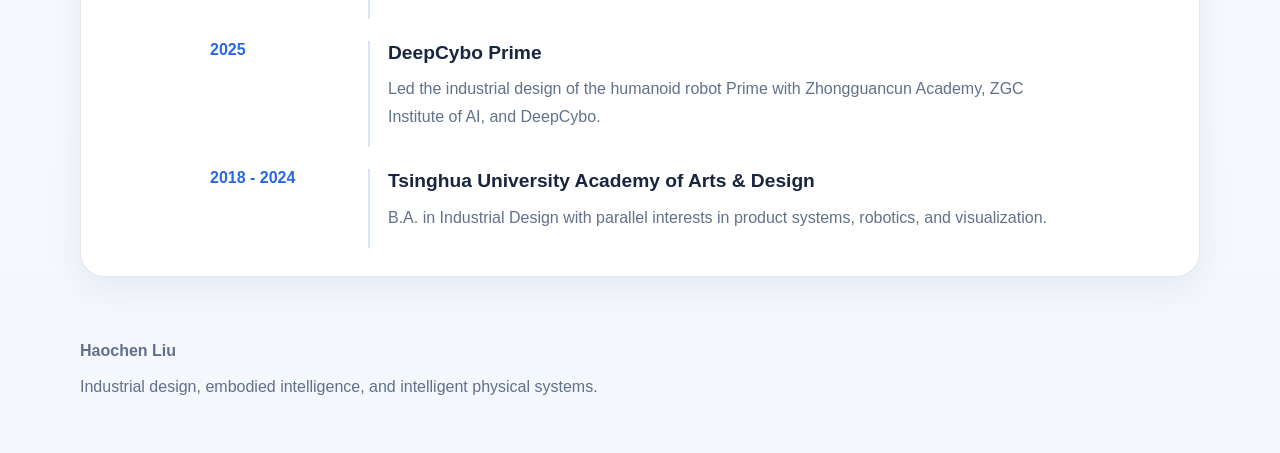
==== commit 0b0b8182: "Refine project cards and hero links" ====
--- a/index.html
+++ b/index.html
@@ -32,7 +32,7 @@
           <a href="https://www.linkedin.com/in/haochen-liu">LinkedIn</a>
           <a id="hero-resume-link" href="./assets/resume_haochen_liu.pdf" data-i18n="hero_resume">Resume</a>
           <a href="./assets/portfolio-Haochen%20Liu.pdf" data-i18n="hero_portfolio">Portfolio PDF</a>
-          <span data-i18n="hero_xiaohongshu">Xiaohongshu @一只哔mer</span>
+          <a href="https://www.xiaohongshu.com/user/profile/5a094aa04eacab60354412e6" data-i18n="hero_xiaohongshu">Xiaohongshu @一只哔mer</a>
         </div>
       </section>
 
--- a/styles.css
+++ b/styles.css
@@ -193,22 +193,32 @@
   display: flex;
   flex-wrap: wrap;
   justify-content: center;
-  gap: 10px 16px;
-  margin-top: 2px;
+  gap: 10px;
+  margin-top: 4px;
   font-size: 0.95rem;
   color: var(--muted);
 }
 
-.hero-links a,
-.hero-links span {
+.hero-links a {
   display: inline-flex;
   align-items: center;
-  gap: 6px;
+  min-height: 38px;
+  padding: 0 14px;
+  border: 1px solid var(--line);
+  border-radius: 999px;
+  background: var(--panel-soft);
+  box-shadow: 0 6px 16px rgba(46, 78, 140, 0.05);
   text-decoration: none;
+  transition:
+    border-color 0.16s ease,
+    color 0.16s ease,
+    transform 0.16s ease;
 }
 
 .hero-links a:hover {
+  border-color: var(--line-strong);
   color: var(--accent);
+  transform: translateY(-1px);
 }
 
 .content-section,
@@ -229,8 +239,8 @@
 }
 
 .two-card-grid {
-  grid-template-columns: repeat(2, minmax(320px, 430px));
-  max-width: 900px;
+  grid-template-columns: repeat(2, minmax(340px, 460px));
+  max-width: 960px;
   margin: 0 auto;
 }
 
@@ -247,8 +257,9 @@
 }
 
 .project-card img {
-  aspect-ratio: 4 / 3;
+  aspect-ratio: 4 / 3.25;
   object-fit: cover;
+  object-position: center 28%;
 }
 
 .project-card-body {
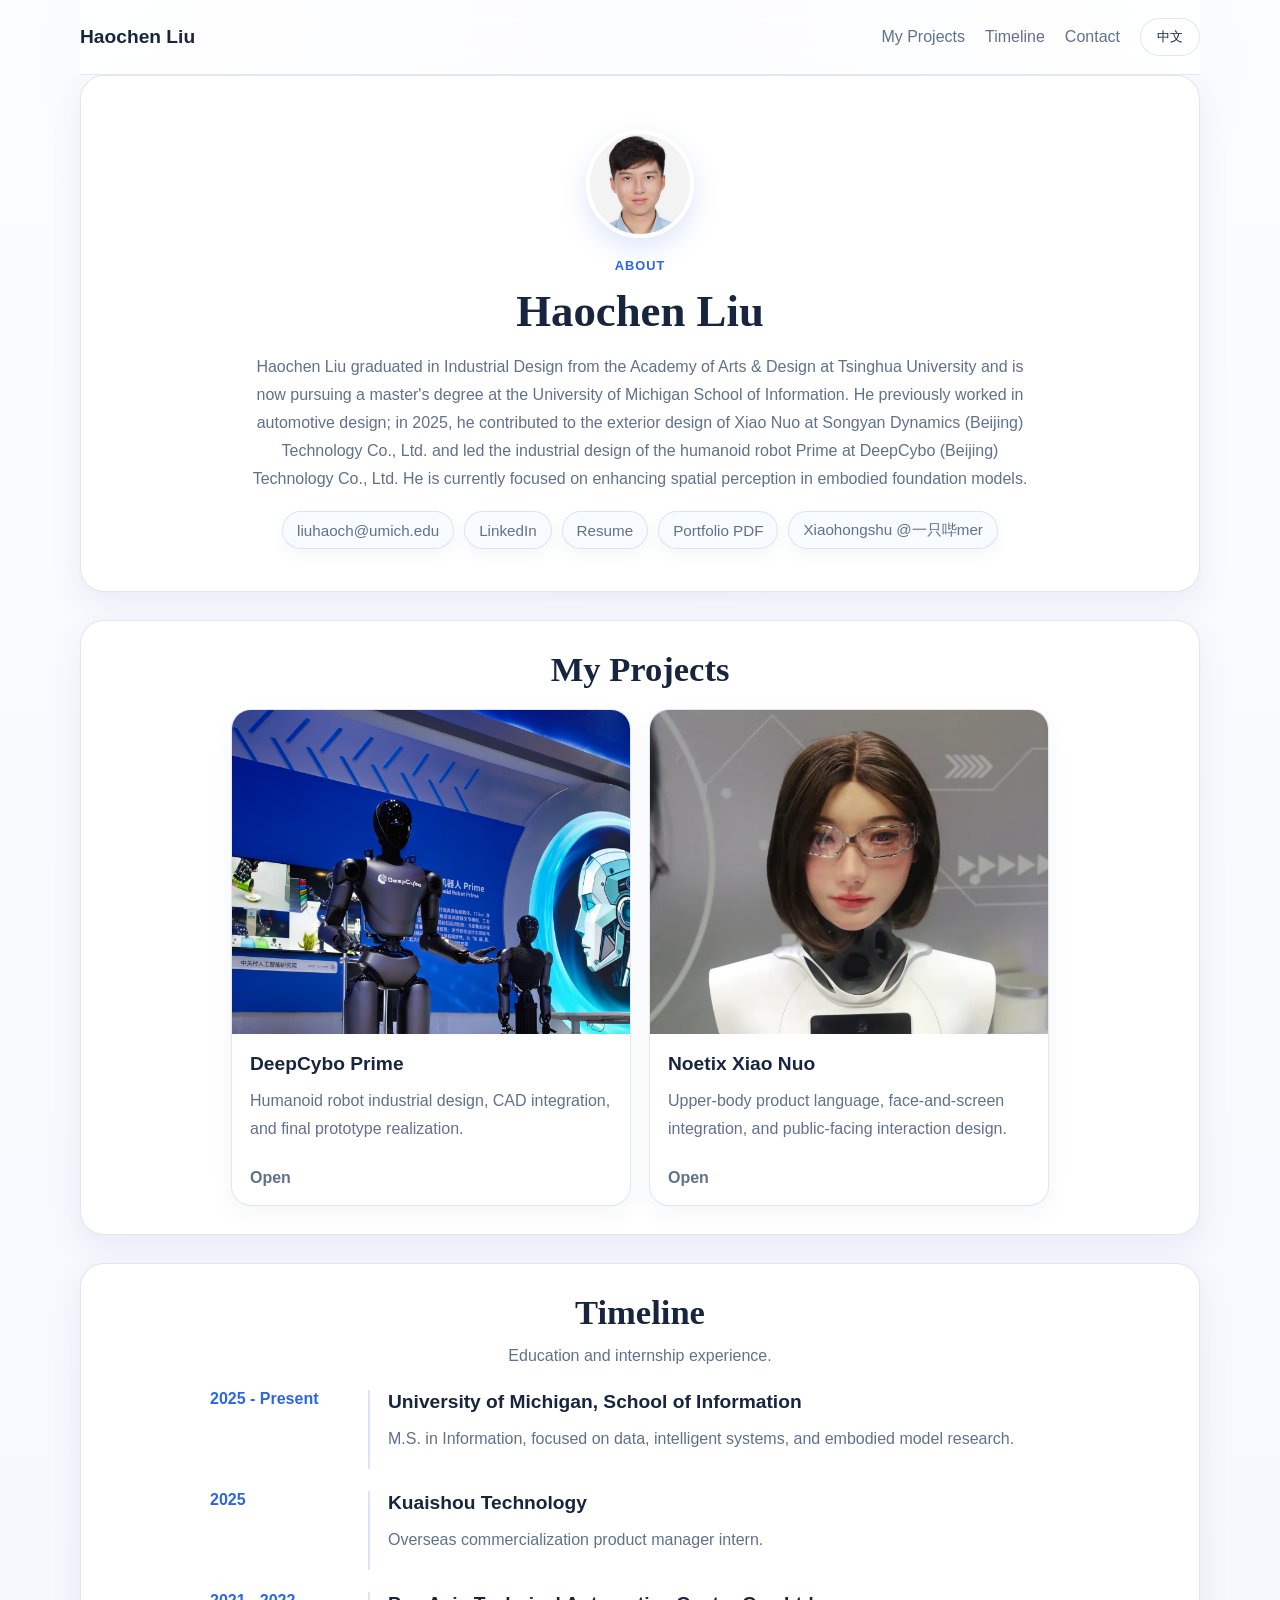
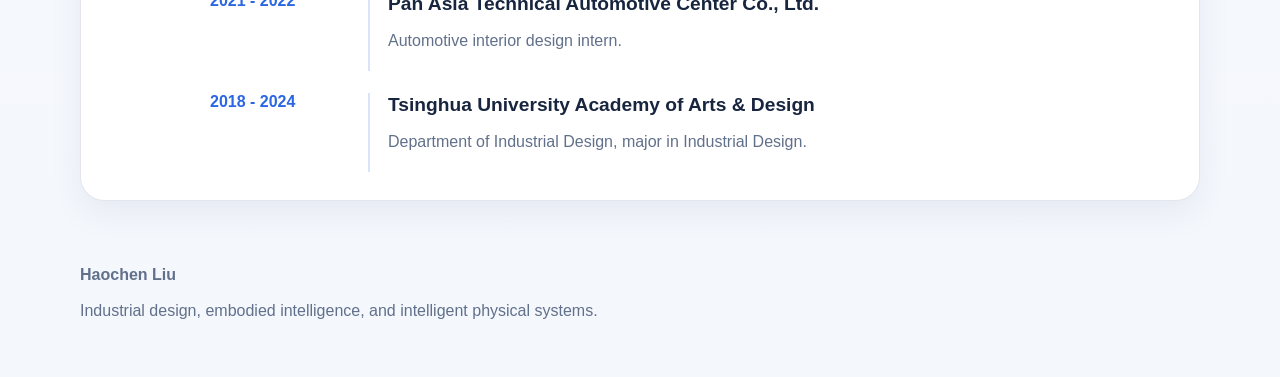
==== commit cdcfb6ac: "Refine timeline resume and project cards" ====
--- a/index.html
+++ b/index.html
@@ -42,7 +42,7 @@
         </div>
         <div class="project-card-grid two-card-grid">
           <article class="project-card">
-            <img src="./assets/deepcybo-live/21f5f415ac7cda9c53f394b8d2d33e91.JPG" alt="DeepCybo Prime" />
+            <img src="./assets/deepcybo-live/deepcybo-card.jpg" alt="DeepCybo Prime" />
             <div class="project-card-body">
               <h3 data-i18n="card_deepcybo_title">DeepCybo Prime</h3>
               <p data-i18n="card_deepcybo_body">
@@ -52,7 +52,7 @@
             </div>
           </article>
           <article class="project-card">
-            <img src="./assets/noetix/xiaonuo-card.jpg" alt="Xiao Nuo" />
+            <img src="./assets/noetix/xiaonuo-card-focus.jpg" alt="Xiao Nuo" />
             <div class="project-card-body">
               <h3 data-i18n="card_noetix_title">Noetix Xiao Nuo</h3>
               <p data-i18n="card_noetix_body">
@@ -84,18 +84,18 @@
           <article class="timeline-item">
             <div class="timeline-date" data-i18n="timeline_2_date">2025</div>
             <div class="timeline-content">
-              <h3 data-i18n="timeline_2_title">Noetix Xiao Nuo</h3>
+              <h3 data-i18n="timeline_2_title">Kuaishou Technology</h3>
               <p data-i18n="timeline_2_body">
-                Participated in the appearance design of the biomimetic humanoid robot Xiao Nuo.
-              </p>
-            </div>
-          </article>
-          <article class="timeline-item">
-            <div class="timeline-date" data-i18n="timeline_3_date">2025</div>
-            <div class="timeline-content">
-              <h3 data-i18n="timeline_3_title">DeepCybo Prime</h3>
+                Overseas commercialization product manager intern.
+              </p>
+            </div>
+          </article>
+          <article class="timeline-item">
+            <div class="timeline-date" data-i18n="timeline_3_date">2021 - 2022</div>
+            <div class="timeline-content">
+              <h3 data-i18n="timeline_3_title">Pan Asia Technical Automotive Center Co., Ltd.</h3>
               <p data-i18n="timeline_3_body">
-                Led the industrial design of the humanoid robot Prime with Zhongguancun Academy, ZGC Institute of AI, and DeepCybo.
+                Automotive interior design intern.
               </p>
             </div>
           </article>
@@ -146,23 +146,23 @@
           card_link_label: "Open",
           timeline_title: "Timeline",
           timeline_body:
-            "Education, project milestones, and recent work across design and embodied intelligence.",
+            "Education and internship experience.",
           timeline_1_date: "2025 - Present",
           timeline_1_title: "University of Michigan, School of Information",
           timeline_1_body:
             "M.S. in Information, focused on data, intelligent systems, and embodied model research.",
           timeline_2_date: "2025",
-          timeline_2_title: "Noetix Xiao Nuo",
+          timeline_2_title: "Kuaishou Technology",
           timeline_2_body:
-            "Participated in the appearance design of the biomimetic humanoid robot Xiao Nuo.",
-          timeline_3_date: "2025",
-          timeline_3_title: "DeepCybo Prime",
+            "Overseas commercialization product manager intern.",
+          timeline_3_date: "2021 - 2022",
+          timeline_3_title: "Pan Asia Technical Automotive Center Co., Ltd.",
           timeline_3_body:
-            "Led the industrial design of the humanoid robot Prime with Zhongguancun Academy, ZGC Institute of AI, and DeepCybo.",
+            "Automotive interior design intern.",
           timeline_4_date: "2018 - 2024",
           timeline_4_title: "Tsinghua University Academy of Arts & Design",
           timeline_4_body:
-            "B.A. in Industrial Design with parallel interests in product systems, robotics, and visualization.",
+            "Department of Industrial Design, major in Industrial Design.",
           footer_title: "Haochen Liu",
           footer_body: "Industrial design, embodied intelligence, and intelligent physical systems.",
           footer_resume: "Resume",
@@ -191,23 +191,23 @@
           card_link_label: "查看详情",
           timeline_title: "时间线",
           timeline_body:
-            "梳理教育经历、项目节点以及近年的设计与具身智能相关工作。",
+            "教育与实习经历。",
           timeline_1_date: "2025 - 至今",
           timeline_1_title: "密歇根大学信息学院",
           timeline_1_body:
-            "攻读信息学硕士，关注数据、智能系统与具身模型研究。",
+            "攻读信息学硕士，关注数据与具身模型研究。",
           timeline_2_date: "2025",
-          timeline_2_title: "松延动力小诺",
+          timeline_2_title: "快手科技",
           timeline_2_body:
-            "参与仿生人形机器人小诺的外观设计。",
-          timeline_3_date: "2025",
-          timeline_3_title: "深度机智 Prime",
+            "海外商业化产品经理实习。",
+          timeline_3_date: "2021 - 2022",
+          timeline_3_title: "泛亚汽车技术中心有限公司",
           timeline_3_body:
-            "主导中关村学院、中关村人工智能研究院与深度机智合作项目 Prime 的工业设计。",
+            "汽车内饰设计实习。",
           timeline_4_date: "2018 - 2024",
           timeline_4_title: "清华大学美术学院",
           timeline_4_body:
-            "工业设计方向学习，持续关注产品系统、机器人与视觉表达。",
+            "工业设计系，工业设计专业。",
           footer_title: "刘浩辰",
           footer_body: "工业设计、具身智能与智能实体系统。",
           footer_resume: "个人简历",
--- a/styles.css
+++ b/styles.css
@@ -239,8 +239,8 @@
 }
 
 .two-card-grid {
-  grid-template-columns: repeat(2, minmax(340px, 460px));
-  max-width: 960px;
+  grid-template-columns: repeat(2, minmax(300px, 400px));
+  max-width: 840px;
   margin: 0 auto;
 }
 
@@ -259,7 +259,7 @@
 .project-card img {
   aspect-ratio: 4 / 3.25;
   object-fit: cover;
-  object-position: center 28%;
+  object-position: center 34%;
 }
 
 .project-card-body {
@@ -345,8 +345,8 @@
   }
 
   .two-card-grid {
-    grid-template-columns: repeat(2, minmax(260px, 360px));
-    max-width: 760px;
+    grid-template-columns: repeat(2, minmax(260px, 340px));
+    max-width: 720px;
   }
 }
 
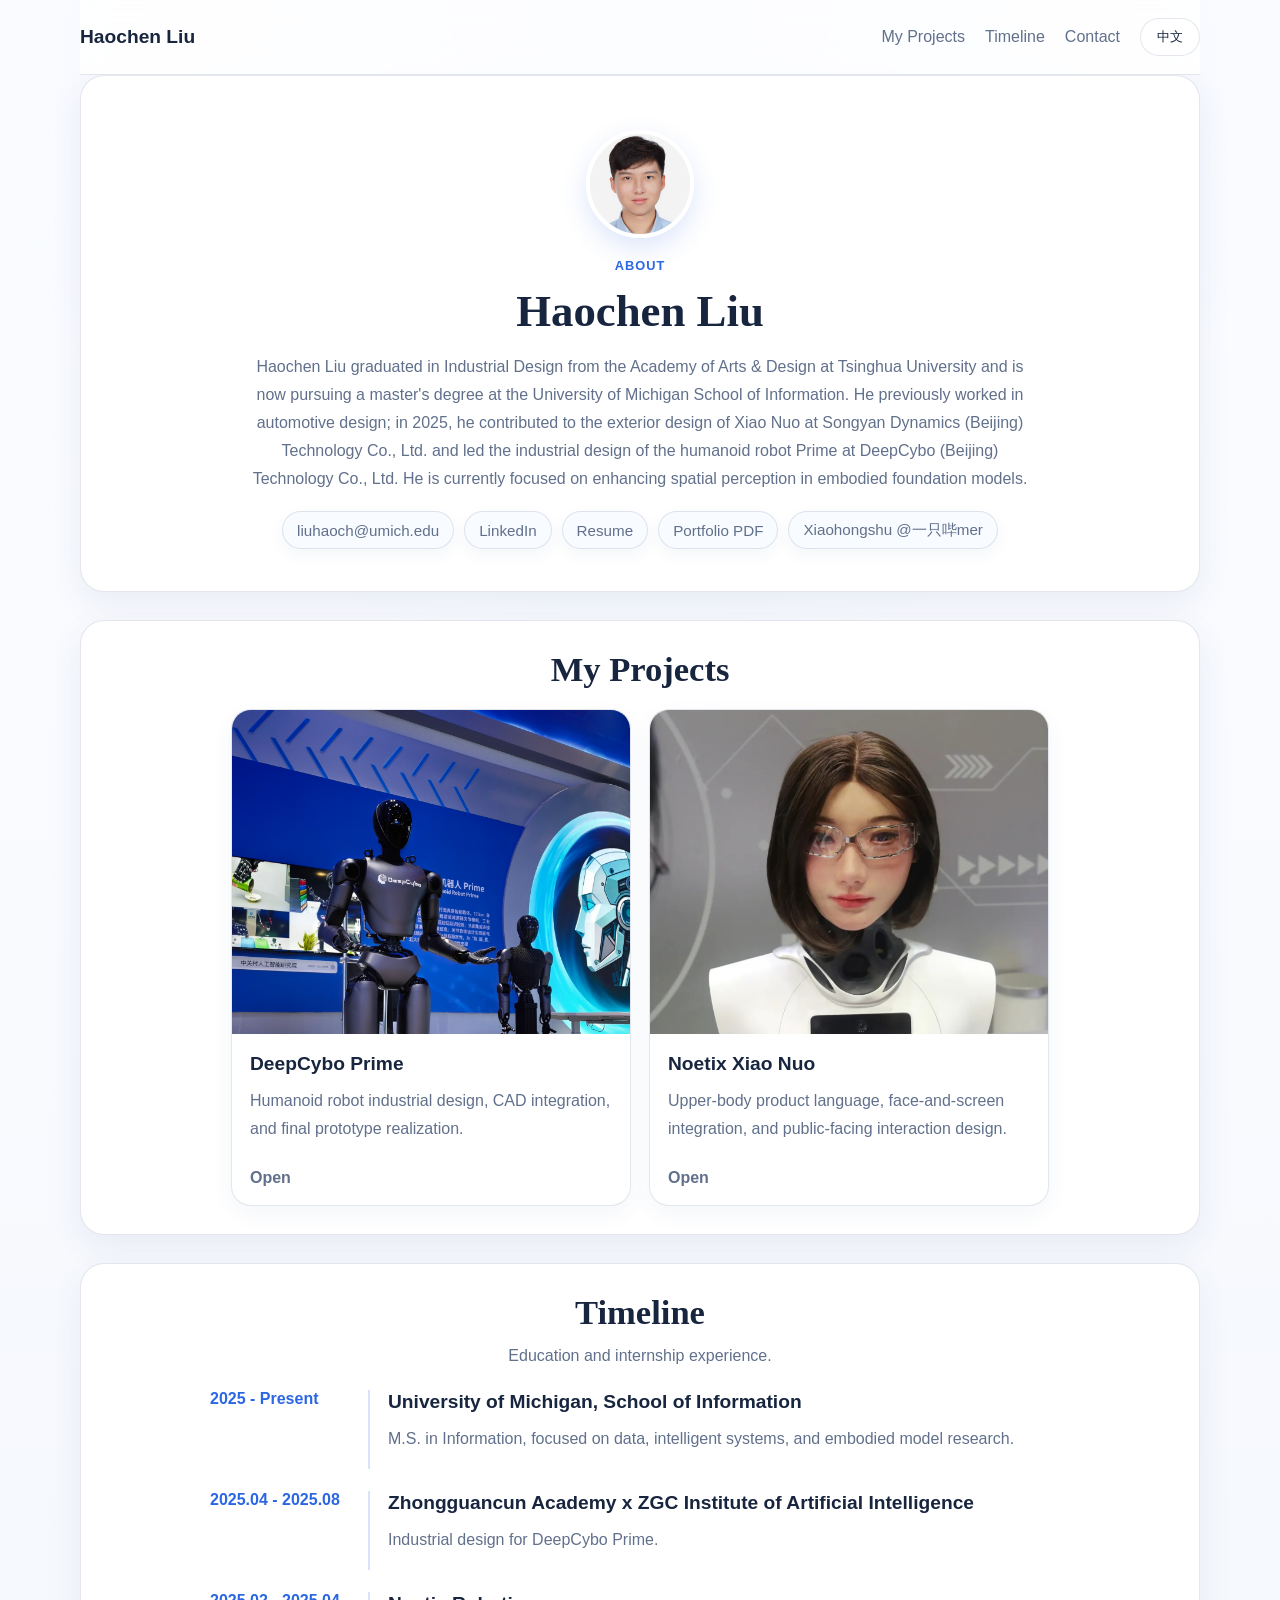
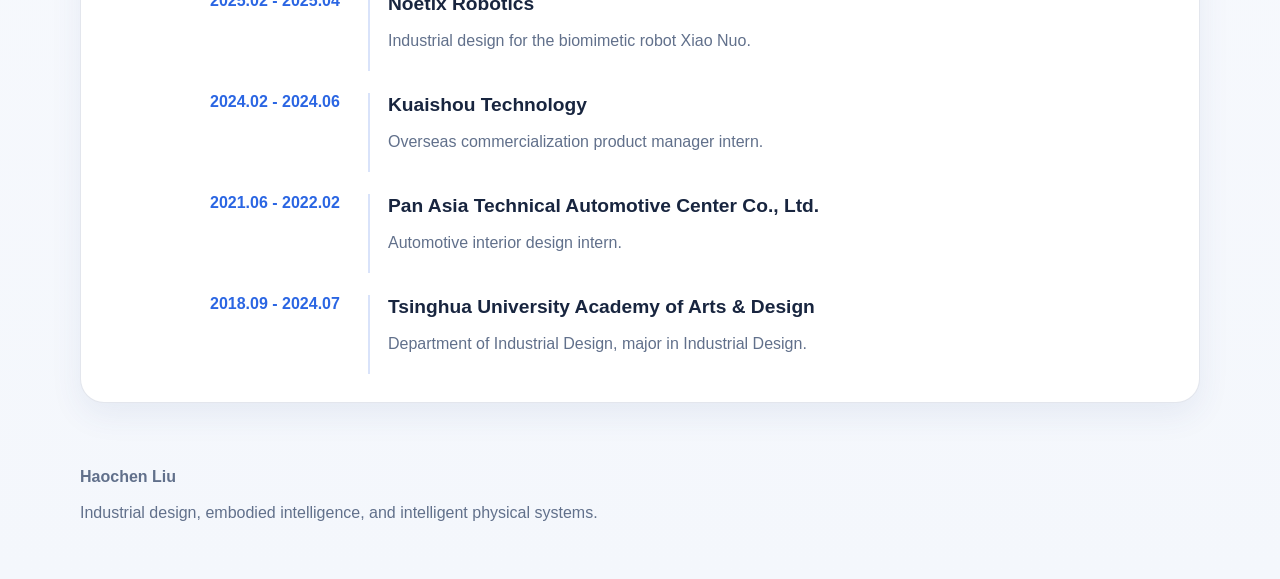
==== commit 688a6816: "Fix project links and timeline" ====
--- a/index.html
+++ b/index.html
@@ -41,26 +41,26 @@
           <h2 data-i18n="projects_title">My Projects</h2>
         </div>
         <div class="project-card-grid two-card-grid">
-          <article class="project-card">
+          <a class="project-card" href="./deepcybo.html">
             <img src="./assets/deepcybo-live/deepcybo-card.jpg" alt="DeepCybo Prime" />
             <div class="project-card-body">
               <h3 data-i18n="card_deepcybo_title">DeepCybo Prime</h3>
               <p data-i18n="card_deepcybo_body">
                 Humanoid robot industrial design, CAD integration, and final prototype realization.
               </p>
-              <a class="card-link" href="./deepcybo.html" data-i18n="card_link_label">Open</a>
-            </div>
-          </article>
-          <article class="project-card">
+              <span class="card-link" data-i18n="card_link_label">Open</span>
+            </div>
+          </a>
+          <a class="project-card" href="./noetix.html">
             <img src="./assets/noetix/xiaonuo-card-focus.jpg" alt="Xiao Nuo" />
             <div class="project-card-body">
               <h3 data-i18n="card_noetix_title">Noetix Xiao Nuo</h3>
               <p data-i18n="card_noetix_body">
                 Upper-body product language, face-and-screen integration, and public-facing interaction design.
               </p>
-              <a class="card-link" href="./noetix.html" data-i18n="card_link_label">Open</a>
-            </div>
-          </article>
+              <span class="card-link" data-i18n="card_link_label">Open</span>
+            </div>
+          </a>
         </div>
       </section>
 
@@ -82,28 +82,46 @@
             </div>
           </article>
           <article class="timeline-item">
-            <div class="timeline-date" data-i18n="timeline_2_date">2025</div>
-            <div class="timeline-content">
-              <h3 data-i18n="timeline_2_title">Kuaishou Technology</h3>
+            <div class="timeline-date" data-i18n="timeline_2_date">2025.04 - 2025.08</div>
+            <div class="timeline-content">
+              <h3 data-i18n="timeline_2_title">Zhongguancun Academy x ZGC Institute of Artificial Intelligence</h3>
               <p data-i18n="timeline_2_body">
+                Industrial design for DeepCybo Prime.
+              </p>
+            </div>
+          </article>
+          <article class="timeline-item">
+            <div class="timeline-date" data-i18n="timeline_3_date">2025.02 - 2025.04</div>
+            <div class="timeline-content">
+              <h3 data-i18n="timeline_3_title">Noetix Robotics</h3>
+              <p data-i18n="timeline_3_body">
+                Industrial design for the biomimetic robot Xiao Nuo.
+              </p>
+            </div>
+          </article>
+          <article class="timeline-item">
+            <div class="timeline-date" data-i18n="timeline_4_date">2024.02 - 2024.06</div>
+            <div class="timeline-content">
+              <h3 data-i18n="timeline_4_title">Kuaishou Technology</h3>
+              <p data-i18n="timeline_4_body">
                 Overseas commercialization product manager intern.
               </p>
             </div>
           </article>
           <article class="timeline-item">
-            <div class="timeline-date" data-i18n="timeline_3_date">2021 - 2022</div>
-            <div class="timeline-content">
-              <h3 data-i18n="timeline_3_title">Pan Asia Technical Automotive Center Co., Ltd.</h3>
-              <p data-i18n="timeline_3_body">
+            <div class="timeline-date" data-i18n="timeline_5_date">2021.06 - 2022.02</div>
+            <div class="timeline-content">
+              <h3 data-i18n="timeline_5_title">Pan Asia Technical Automotive Center Co., Ltd.</h3>
+              <p data-i18n="timeline_5_body">
                 Automotive interior design intern.
               </p>
             </div>
           </article>
           <article class="timeline-item">
-            <div class="timeline-date" data-i18n="timeline_4_date">2018 - 2024</div>
-            <div class="timeline-content">
-              <h3 data-i18n="timeline_4_title">Tsinghua University Academy of Arts & Design</h3>
-              <p data-i18n="timeline_4_body">
+            <div class="timeline-date" data-i18n="timeline_6_date">2018.09 - 2024.07</div>
+            <div class="timeline-content">
+              <h3 data-i18n="timeline_6_title">Tsinghua University Academy of Arts & Design</h3>
+              <p data-i18n="timeline_6_body">
                 B.A. in Industrial Design with parallel interests in product systems, robotics, and visualization.
               </p>
             </div>
@@ -151,17 +169,25 @@
           timeline_1_title: "University of Michigan, School of Information",
           timeline_1_body:
             "M.S. in Information, focused on data, intelligent systems, and embodied model research.",
-          timeline_2_date: "2025",
-          timeline_2_title: "Kuaishou Technology",
+          timeline_2_date: "2025.04 - 2025.08",
+          timeline_2_title: "Zhongguancun Academy x ZGC Institute of Artificial Intelligence",
           timeline_2_body:
+            "Industrial design for DeepCybo Prime.",
+          timeline_3_date: "2025.02 - 2025.04",
+          timeline_3_title: "Noetix Robotics",
+          timeline_3_body:
+            "Industrial design for the biomimetic robot Xiao Nuo.",
+          timeline_4_date: "2024.02 - 2024.06",
+          timeline_4_title: "Kuaishou Technology",
+          timeline_4_body:
             "Overseas commercialization product manager intern.",
-          timeline_3_date: "2021 - 2022",
-          timeline_3_title: "Pan Asia Technical Automotive Center Co., Ltd.",
-          timeline_3_body:
+          timeline_5_date: "2021.06 - 2022.02",
+          timeline_5_title: "Pan Asia Technical Automotive Center Co., Ltd.",
+          timeline_5_body:
             "Automotive interior design intern.",
-          timeline_4_date: "2018 - 2024",
-          timeline_4_title: "Tsinghua University Academy of Arts & Design",
-          timeline_4_body:
+          timeline_6_date: "2018.09 - 2024.07",
+          timeline_6_title: "Tsinghua University Academy of Arts & Design",
+          timeline_6_body:
             "Department of Industrial Design, major in Industrial Design.",
           footer_title: "Haochen Liu",
           footer_body: "Industrial design, embodied intelligence, and intelligent physical systems.",
@@ -196,17 +222,25 @@
           timeline_1_title: "密歇根大学信息学院",
           timeline_1_body:
             "攻读信息学硕士，关注数据与具身模型研究。",
-          timeline_2_date: "2025",
-          timeline_2_title: "快手科技",
+          timeline_2_date: "2025.04 - 2025.08",
+          timeline_2_title: "中关村学院 × 中关村人工智能研究院",
           timeline_2_body:
+            "深度机智 Prime 人形机器人工业设计。",
+          timeline_3_date: "2025.02 - 2025.04",
+          timeline_3_title: "松延动力（Noetix Robotics）",
+          timeline_3_body:
+            "仿生机器人小诺工业设计。",
+          timeline_4_date: "2024.02 - 2024.06",
+          timeline_4_title: "快手科技",
+          timeline_4_body:
             "海外商业化产品经理实习。",
-          timeline_3_date: "2021 - 2022",
-          timeline_3_title: "泛亚汽车技术中心有限公司",
-          timeline_3_body:
+          timeline_5_date: "2021.06 - 2022.02",
+          timeline_5_title: "泛亚汽车技术中心有限公司",
+          timeline_5_body:
             "汽车内饰设计实习。",
-          timeline_4_date: "2018 - 2024",
-          timeline_4_title: "清华大学美术学院",
-          timeline_4_body:
+          timeline_6_date: "2018.09 - 2024.07",
+          timeline_6_title: "清华大学美术学院",
+          timeline_6_body:
             "工业设计系，工业设计专业。",
           footer_title: "刘浩辰",
           footer_body: "工业设计、具身智能与智能实体系统。",
--- a/styles.css
+++ b/styles.css
@@ -254,6 +254,18 @@
   overflow: hidden;
   background: #fff;
   box-shadow: 0 8px 22px rgba(46, 78, 140, 0.05);
+  color: inherit;
+  text-decoration: none;
+  transition:
+    border-color 0.16s ease,
+    box-shadow 0.16s ease,
+    transform 0.16s ease;
+}
+
+.project-card:hover {
+  border-color: var(--line-strong);
+  box-shadow: 0 14px 30px rgba(46, 78, 140, 0.1);
+  transform: translateY(-2px);
 }
 
 .project-card img {
@@ -310,6 +322,12 @@
 
 .detail-hero {
   text-align: center;
+  display: grid;
+  justify-items: center;
+}
+
+.detail-hero p {
+  max-width: 780px;
 }
 
 .company-card {
